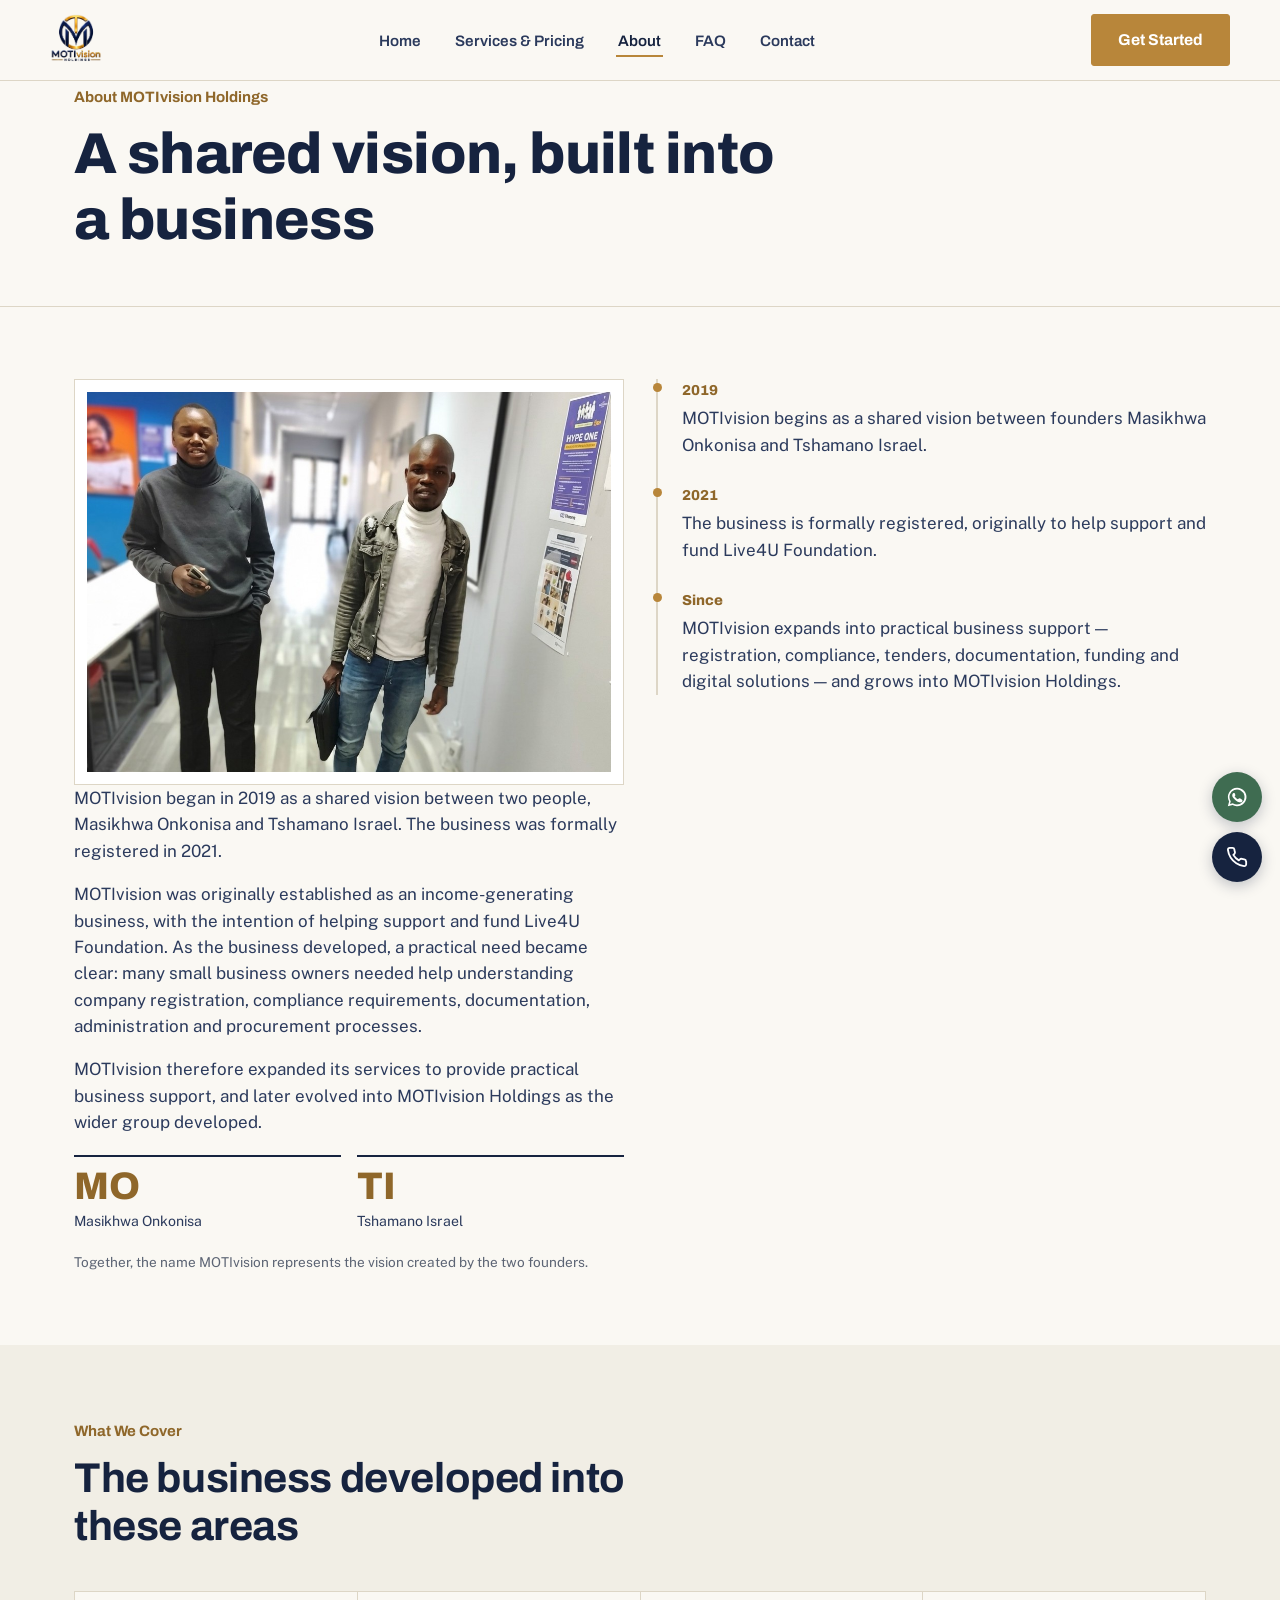
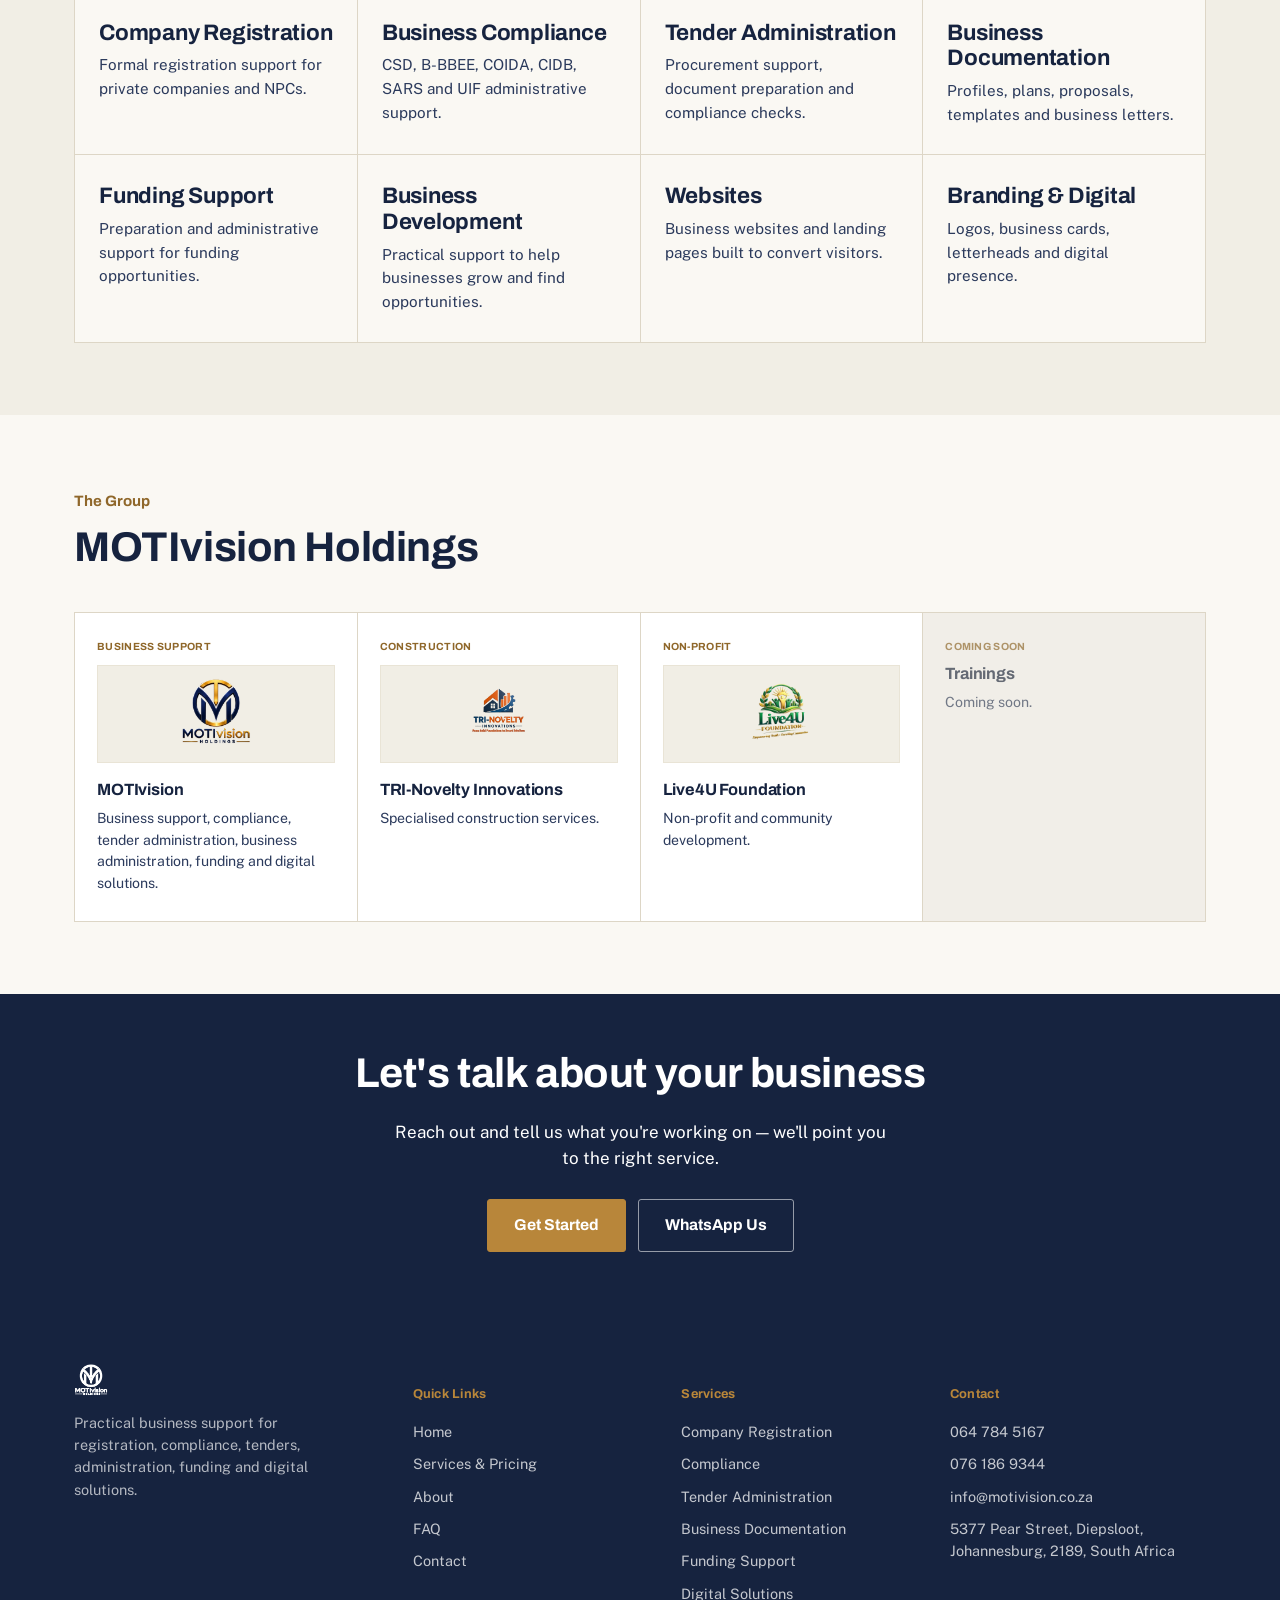
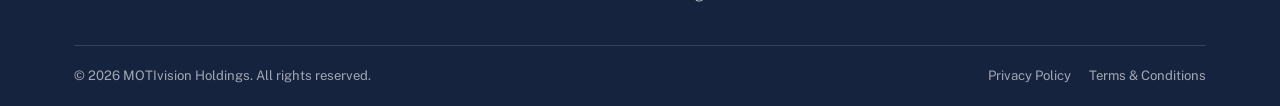
==== about.html @ 1e654379 "Add files via upload" ====
<!DOCTYPE html>
<html lang="en-ZA">
<head>
<meta charset="UTF-8">
<meta name="viewport" content="width=device-width, initial-scale=1.0">
<title>About Us | MOTIvision Holdings</title>
<meta name="description" content="MOTIvision Holdings began in 2019 and was formally registered in 2021. Learn how it grew from an idea shared by two founders into a business support group.">
<link rel="canonical" href="https://www.motivision.co.za/about.html">
<meta property="og:type" content="website">
<meta property="og:title" content="About MOTIvision Holdings">
<meta property="og:description" content="How MOTIvision Holdings started, what MOTI stands for, and the group it has grown into.">
<meta property="og:url" content="https://www.motivision.co.za/about.html">
<meta property="og:locale" content="en_ZA">
<link rel="icon" href="assets/images/favicon.png">
<link rel="stylesheet" href="css/style.css">
</head>
<body>
<a class="skip-link" href="#main">Skip to main content</a>

<header class="site-header">
  <div class="container header-row">
    <a href="index.html" class="brand" aria-label="MOTIvision Holdings home">
      <img src="assets/images/motivision.png" alt="MOTIvision Holdings logo">
    </a>
    <nav class="main-nav" aria-label="Primary">
      <ul>
        <li><a href="index.html">Home</a></li>
        <li><a href="services.html">Services &amp; Pricing</a></li>
        <li><a href="about.html" aria-current="page">About</a></li>
        <li><a href="faq.html">FAQ</a></li>
        <li><a href="contact.html">Contact</a></li>
      </ul>
    </nav>
    <div class="header-actions">
      <a href="contact.html" class="btn btn-gold">Get Started</a>
      <button class="hamburger" aria-label="Open menu" aria-expanded="false" aria-controls="mobile-nav">
        <span></span><span></span><span></span>
      </button>
    </div>
  </div>
  <nav id="mobile-nav" class="mobile-nav" aria-label="Mobile">
    <ul>
      <li><a href="index.html">Home</a></li>
      <li><a href="services.html">Services &amp; Pricing</a></li>
      <li><a href="about.html">About</a></li>
      <li><a href="faq.html">FAQ</a></li>
      <li><a href="contact.html">Contact</a></li>
    </ul>
    <div class="container mobile-cta">
      <a href="contact.html" class="btn btn-gold btn-block">Get Started</a>
      <a href="https://wa.me/27647845167" class="btn btn-outline btn-block">WhatsApp Us</a>
    </div>
  </nav>
</header>

<main id="main">

  <section class="page-hero">
    <div class="container">
      <span class="eyebrow">About MOTIvision Holdings</span>
      <h1>A shared vision, built into a business</h1>
    </div>
  </section>

  <section class="section">
    <div class="container about-hero">
      <div>
        <div class="about-visual">
          <img src="assets/images/about-motivision.jpg" alt="South African business professionals discussing business documentation">
        </div>
        <p>MOTIvision began in 2019 as a shared vision between two people, Masikhwa Onkonisa and Tshamano Israel. The business was formally registered in 2021.</p>
        <p>MOTIvision was originally established as an income-generating business, with the intention of helping support and fund Live4U Foundation. As the business developed, a practical need became clear: many small business owners needed help understanding company registration, compliance requirements, documentation, administration and procurement processes.</p>
        <p>MOTIvision therefore expanded its services to provide practical business support, and later evolved into MOTIvision Holdings as the wider group developed.</p>

        <div class="name-breakdown">
          <div class="name-breakdown-item">
            <span class="letters">MO</span>
            <p>Masikhwa Onkonisa</p>
          </div>
          <div class="name-breakdown-item">
            <span class="letters">TI</span>
            <p>Tshamano Israel</p>
          </div>
        </div>
        <p class="small">Together, the name MOTIvision represents the vision created by the two founders.</p>
      </div>

      <div>
        <div class="timeline">
          <div class="timeline-item">
            <span class="timeline-year">2019</span>
            <p>MOTIvision begins as a shared vision between founders Masikhwa Onkonisa and Tshamano Israel.</p>
          </div>
          <div class="timeline-item">
            <span class="timeline-year">2021</span>
            <p>The business is formally registered, originally to help support and fund Live4U Foundation.</p>
          </div>
          <div class="timeline-item">
            <span class="timeline-year">Since</span>
            <p>MOTIvision expands into practical business support &mdash; registration, compliance, tenders, documentation, funding and digital solutions &mdash; and grows into MOTIvision Holdings.</p>
          </div>
        </div>
      </div>
    </div>
  </section>

  <section class="section section--paper-dim">
    <div class="container">
      <div class="section-head">
        <span class="eyebrow">What We Cover</span>
        <h2>The business developed into these areas</h2>
      </div>
      <div class="value-grid">
        <div class="value-item"><h4>Company Registration</h4><p>Formal registration support for private companies and NPCs.</p></div>
        <div class="value-item"><h4>Business Compliance</h4><p>CSD, B-BBEE, COIDA, CIDB, SARS and UIF administrative support.</p></div>
        <div class="value-item"><h4>Tender Administration</h4><p>Procurement support, document preparation and compliance checks.</p></div>
        <div class="value-item"><h4>Business Documentation</h4><p>Profiles, plans, proposals, templates and business letters.</p></div>
        <div class="value-item"><h4>Funding Support</h4><p>Preparation and administrative support for funding opportunities.</p></div>
        <div class="value-item"><h4>Business Development</h4><p>Practical support to help businesses grow and find opportunities.</p></div>
        <div class="value-item"><h4>Websites</h4><p>Business websites and landing pages built to convert visitors.</p></div>
        <div class="value-item"><h4>Branding &amp; Digital</h4><p>Logos, business cards, letterheads and digital presence.</p></div>
      </div>
    </div>
  </section>

  <section class="section">
    <div class="container">
      <div class="section-head">
        <span class="eyebrow">The Group</span>
        <h2>MOTIvision Holdings</h2>
      </div>
      <div class="group-grid">
        <div class="group-item">
          <span class="group-tag">Business Support</span>
          <div class="group-logo">
            <img src="assets/images/motivision.png" alt="MOTIvision Holdings logo">
          </div>
          <h4>MOTIvision</h4>
          <p>Business support, compliance, tender administration, business administration, funding and digital solutions.</p>
        </div>
        <div class="group-item">
          <span class="group-tag">Construction</span>
          <div class="group-logo">
            <img src="assets/images/trinovelty.png" alt="TRI-Novelty Innovations logo">
          </div>
          <h4>TRI-Novelty Innovations</h4>
          <p>Specialised construction services.</p>
        </div>
        <div class="group-item">
          <span class="group-tag">Non-Profit</span>
          <div class="group-logo">
            <img src="assets/images/live4u.png" alt="Live4U Foundation logo">
          </div>
          <h4>Live4U Foundation</h4>
          <p>Non-profit and community development.</p>
        </div>
        <div class="group-item is-soon">
          <span class="group-tag">Coming Soon</span>
          <h4>Trainings</h4>
          <p>Coming soon.</p>
        </div>
      </div>
    </div>
  </section>

  <section class="section--ink" style="padding: 56px 0;">
    <div class="container text-center">
      <h2 style="max-width:26ch; margin-left:auto; margin-right:auto;">Let's talk about your business</h2>
      <p style="max-width:50ch; margin:0 auto 24px;">Reach out and tell us what you're working on &mdash; we'll point you to the right service.</p>
      <div class="hero-cta" style="justify-content:center;">
        <a href="contact.html" class="btn btn-gold">Get Started</a>
        <a href="https://wa.me/27647845167" class="btn btn-outline-light">WhatsApp Us</a>
      </div>
    </div>
  </section>

</main>

<footer class="site-footer">
  <div class="container">
    <div class="footer-grid">
      <div class="footer-brand">
        <img src="assets/images/motivision.png" alt="MOTIvision Holdings logo">
        <p>Practical business support for registration, compliance, tenders, administration, funding and digital solutions.</p>
      </div>
      <div class="footer-col">
        <h5>Quick Links</h5>
        <ul>
          <li><a href="index.html">Home</a></li>
          <li><a href="services.html">Services &amp; Pricing</a></li>
          <li><a href="about.html">About</a></li>
          <li><a href="faq.html">FAQ</a></li>
          <li><a href="contact.html">Contact</a></li>
        </ul>
      </div>
      <div class="footer-col">
        <h5>Services</h5>
        <ul>
          <li><a href="services.html#registration">Company Registration</a></li>
          <li><a href="services.html#compliance">Compliance</a></li>
          <li><a href="services.html#tenders">Tender Administration</a></li>
          <li><a href="services.html#documentation">Business Documentation</a></li>
          <li><a href="services.html#funding">Funding Support</a></li>
          <li><a href="services.html#digital">Digital Solutions</a></li>
        </ul>
      </div>
      <div class="footer-col">
        <h5>Contact</h5>
        <ul>
          <li><a href="tel:+27647845167">064 784 5167</a></li>
          <li><a href="tel:+27761869344">076 186 9344</a></li>
          <li><a href="mailto:info@motivision.co.za">info@motivision.co.za</a></li>
          <li>5377 Pear Street, Diepsloot,<br>Johannesburg, 2189, South Africa</li>
        </ul>
      </div>
    </div>
    <div class="footer-bottom">
      <span>&copy; 2026 MOTIvision Holdings. All rights reserved.</span>
      <div class="footer-legal">
        <a href="privacy.html">Privacy Policy</a>
        <a href="terms.html">Terms &amp; Conditions</a>
      </div>
    </div>
  </div>
</footer>

<div class="floating-contact">
  <a href="https://wa.me/27647845167" class="floating-btn whatsapp" aria-label="Chat on WhatsApp">
    <svg viewBox="0 0 24 24" fill="currentColor"><path d="M12 2a10 10 0 0 0-8.6 15L2 22l5.2-1.4A10 10 0 1 0 12 2Zm0 18.2a8.1 8.1 0 0 1-4.2-1.2l-.3-.2-3.1.8.8-3-.2-.3A8.2 8.2 0 1 1 12 20.2Zm4.5-6.1c-.2-.1-1.5-.7-1.7-.8-.2-.1-.4-.1-.6.1-.2.2-.7.8-.8.9-.2.2-.3.2-.5.1a6.7 6.7 0 0 1-2-1.2 7.4 7.4 0 0 1-1.4-1.7c-.1-.2 0-.4.1-.5l.4-.4c.1-.1.2-.3.2-.4.1-.2 0-.3 0-.5l-.7-1.8c-.2-.4-.4-.4-.6-.4h-.5a1 1 0 0 0-.7.3 3 3 0 0 0-.9 2.2c0 1.3.9 2.6 1.1 2.8.1.2 2 3 4.8 4.3.7.3 1.2.5 1.6.6.7.2 1.3.2 1.8.1.5-.1 1.5-.6 1.7-1.2.2-.6.2-1.1.2-1.2-.1-.1-.2-.2-.5-.3Z"/></svg>
  </a>
  <a href="tel:+27647845167" class="floating-btn call" aria-label="Call MOTIvision">
    <svg viewBox="0 0 24 24" fill="none" stroke="currentColor" stroke-width="2" stroke-linecap="round" stroke-linejoin="round"><path d="M22 16.9v3a2 2 0 0 1-2.2 2 19.8 19.8 0 0 1-8.6-3.1 19.5 19.5 0 0 1-6-6A19.8 19.8 0 0 1 2.1 4.2 2 2 0 0 1 4.1 2h3a2 2 0 0 1 2 1.7c.1.9.3 1.8.6 2.7a2 2 0 0 1-.5 2.1L8 9.7a16 16 0 0 0 6 6l1.2-1.2a2 2 0 0 1 2.1-.5c.9.3 1.8.5 2.7.6a2 2 0 0 1 1.7 2Z"/></svg>
  </a>
</div>

<script src="js/script.js"></script>
</body>
</html>
---- css/style.css ----
/* =========================================================
   MOTIvision Holdings — Stylesheet
   Design concept: an administrative "filed document" system —
   hairline rules, square corners, a gold registration-stamp
   accent, left-aligned document-style structure. Built for a
   business-support/compliance brand, not a generic SaaS look.
   ========================================================= */

@import url('https://fonts.googleapis.com/css2?family=Archivo:ital,wght@0,500;0,600;0,700;0,800;1,600&family=Public+Sans:ital,wght@0,400;0,500;0,600;0,700;1,400&display=swap');

:root{
  /* Color */
  --ink:        #16233F;
  --ink-soft:   #2B3A5C;
  --paper:      #FAF8F3;
  --paper-dim:  #F1EEE5;
  --gold:       #B8863A;
  --gold-deep:  #8F672A;
  --slate:      #5C6474;
  --line:       #DDD6C6;
  --line-soft:  #E9E4D6;
  --white:      #FFFFFF;
  --green:      #3F6C51;
  --green-bg:   #EDF2EC;

  /* Type */
  --font-head: "Archivo", "Helvetica Neue", Arial, sans-serif;
  --font-body: "Public Sans", "Helvetica Neue", Arial, sans-serif;

  /* Scale */
  --step-1: clamp(0.85rem, 0.82rem + 0.15vw, 0.95rem);
  --step0:  clamp(1rem, 0.96rem + 0.2vw, 1.0625rem);
  --step1:  clamp(1.2rem, 1.1rem + 0.5vw, 1.4rem);
  --step2:  clamp(1.5rem, 1.3rem + 1vw, 1.9rem);
  --step3:  clamp(1.9rem, 1.6rem + 1.6vw, 2.6rem);
  --step4:  clamp(2.4rem, 1.9rem + 2.6vw, 3.6rem);

  --container: 1180px;
  --radius: 3px;
}

*, *::before, *::after{ box-sizing: border-box; }
html{ scroll-behavior: smooth; }
@media (prefers-reduced-motion: reduce){
  html{ scroll-behavior: auto; }
  *, *::before, *::after{ animation-duration: 0.001ms !important; animation-iteration-count: 1 !important; transition-duration: 0.001ms !important; }
}

body{
  margin: 0;
  background: var(--paper);
  color: var(--ink);
  font-family: var(--font-body);
  font-size: var(--step0);
  line-height: 1.55;
  -webkit-font-smoothing: antialiased;
}

img{ max-width: 100%; display: block; height: auto; }
a{ color: inherit; text-decoration: none; }
ul{ margin: 0; padding: 0; list-style: none; }
button{ font-family: inherit; cursor: pointer; }
input, textarea, select{ font-family: inherit; font-size: 1rem; }

h1, h2, h3, h4{
  font-family: var(--font-head);
  font-weight: 700;
  line-height: 1.15;
  margin: 0 0 0.5em;
  color: var(--ink);
  letter-spacing: -0.01em;
}
h1{ font-size: var(--step4); font-weight: 800; }
h2{ font-size: var(--step3); }
h3{ font-size: var(--step2); }
h4{ font-size: var(--step1); }
p{ margin: 0 0 1em; color: var(--ink-soft); }
p:last-child{ margin-bottom: 0; }

:focus-visible{
  outline: 2.5px solid var(--gold-deep);
  outline-offset: 2px;
}

.container{
  width: 100%;
  max-width: var(--container);
  margin: 0 auto;
  padding: 0 24px;
}

.section{ padding: 72px 0; }
.section--tight{ padding: 48px 0; }
.section--paper-dim{ background: var(--paper-dim); }
.section--ink{ background: var(--ink); color: var(--white); }
.section--ink h2, .section--ink h3, .section--ink p{ color: var(--white); }
.section--ink .eyebrow{ color: var(--gold); }

.eyebrow{
  display: inline-block;
  font-family: var(--font-head);
  font-weight: 700;
  font-size: var(--step-1);
  color: var(--gold-deep);
  margin-bottom: 0.75em;
}

.section-head{
  max-width: 640px;
  margin-bottom: 40px;
}
.section-head--center{ margin-left: auto; margin-right: auto; text-align: center; }

/* -------------------- Buttons -------------------- */
.btn{
  display: inline-flex;
  align-items: center;
  justify-content: center;
  gap: 8px;
  padding: 13px 26px;
  font-family: var(--font-head);
  font-weight: 700;
  font-size: 0.98rem;
  border: 1.5px solid transparent;
  border-radius: var(--radius);
  cursor: pointer;
  transition: background-color 0.15s ease, color 0.15s ease, border-color 0.15s ease, transform 0.1s ease;
  white-space: nowrap;
}
.btn:active{ transform: translateY(1px); }
.btn-primary{ background: var(--ink); color: var(--white); border-color: var(--ink); }
.btn-primary:hover{ background: var(--ink-soft); border-color: var(--ink-soft); }
.btn-gold{ background: var(--gold); color: var(--white); border-color: var(--gold); }
.btn-gold:hover{ background: var(--gold-deep); border-color: var(--gold-deep); }
.btn-outline{ background: transparent; color: var(--ink); border-color: var(--ink); }
.btn-outline:hover{ background: var(--ink); color: var(--white); }
.btn-outline-light{ background: transparent; color: var(--white); border-color: rgba(255,255,255,0.55); }
.btn-outline-light:hover{ background: var(--white); color: var(--ink); border-color: var(--white); }
.btn-sm{ padding: 9px 18px; font-size: 0.88rem; }
.btn-block{ width: 100%; }

/* -------------------- Header -------------------- */
.site-header{
  position: sticky;
  top: 0;
  z-index: 100;
  background: rgba(250, 248, 243, 0.92);
  backdrop-filter: saturate(140%) blur(8px);
  border-bottom: 1px solid var(--line);
}
.header-row{
  display: flex;
  align-items: center;
  justify-content: space-between;
  gap: 20px;
  padding: 14px 0;
}
.brand{
  display: flex;
  align-items: center;
  gap: 10px;
  min-width: 0;
}
.brand img,
.footer-brand img,
.group-logo img,
.hero-visual img,
.about-visual img,
.contact-photo img,
.service-visual img{
  object-fit: contain;
}
.brand img{
  height: 52px;
  max-width: 180px;
  width: auto;
  object-fit: contain;
}
.brand-fallback{
  font-family: var(--font-head);
  font-weight: 800;
  font-size: 1.15rem;
  color: var(--ink);
  letter-spacing: -0.02em;
}
.brand-fallback span{ color: var(--gold-deep); }

.main-nav{ display: none; }
.main-nav ul{ display: flex; align-items: center; gap: 30px; }
.main-nav a{
  font-family: var(--font-head);
  font-weight: 600;
  font-size: 0.95rem;
  color: var(--ink-soft);
  padding: 6px 2px;
  border-bottom: 2px solid transparent;
  transition: border-color 0.15s ease, color 0.15s ease;
}
.main-nav a:hover, .main-nav a[aria-current="page"]{
  color: var(--ink);
  border-bottom-color: var(--gold);
}

.header-actions{ display: flex; align-items: center; gap: 10px; }
.header-actions .btn{ display: none; }

.hamburger{
  display: inline-flex;
  flex-direction: column;
  justify-content: center;
  align-items: center;
  gap: 5px;
  width: 42px;
  height: 42px;
  border: 1.5px solid var(--line);
  background: var(--white);
  border-radius: var(--radius);
}
.hamburger span{
  display: block;
  width: 20px;
  height: 2px;
  background: var(--ink);
  transition: transform 0.2s ease, opacity 0.2s ease;
}
.hamburger[aria-expanded="true"] span:nth-child(1){ transform: translateY(7px) rotate(45deg); }
.hamburger[aria-expanded="true"] span:nth-child(2){ opacity: 0; }
.hamburger[aria-expanded="true"] span:nth-child(3){ transform: translateY(-7px) rotate(-45deg); }

.mobile-nav{
  display: none;
  background: var(--paper);
  border-bottom: 1px solid var(--line);
}
.mobile-nav.is-open{ display: block; }
.mobile-nav ul{ padding: 8px 24px 20px; }
.mobile-nav a{
  display: block;
  padding: 13px 0;
  border-bottom: 1px solid var(--line-soft);
  font-family: var(--font-head);
  font-weight: 600;
  font-size: 1.02rem;
  color: var(--ink);
}
.mobile-nav .mobile-cta{ padding-top: 16px; display: flex; flex-direction: column; gap: 10px; }

@media (min-width: 900px){
  .main-nav{ display: block; }
  .header-actions .btn{ display: inline-flex; }
  .hamburger{ display: none; }
  .mobile-nav{ display: none !important; }
}

/* -------------------- Hero -------------------- */
.hero{
  padding: 0 0 42px;
  border-bottom: 1px solid var(--line);
}
.hero-grid{
  display: grid;
  gap: 20px;
  align-items: start;
}
.hero-side{
  display: grid;
  gap: 10px;
  align-items: start;
}
.hero-copy{ padding-top: 0; }
.hero-copy .eyebrow{ display: flex; align-items: center; gap: 10px; margin-top: 0; }
.hero-copy .eyebrow::before{
  content: "";
  width: 26px;
  height: 1.5px;
  background: var(--gold-deep);
  display: inline-block;
}
.hero h1{ max-width: 15ch; }
.hero-lede{
  font-size: 1.1rem;
  max-width: 46ch;
  color: var(--ink-soft);
}
.hero-cta{ display: flex; flex-wrap: wrap; gap: 12px; margin-top: 28px; }

.hero-visual{
  position: relative;
  display: grid;
  gap: 18px;
}
.hero-visual img{
  display: block;
  width: 100%;
  height: 260px;
  object-fit: cover;
  object-position: center;
  border: 1.5px solid var(--line);
  background: var(--paper-dim);
}
@media (max-width: 640px){
  .hero{ padding-bottom: 26px; }
  .hero-visual img{ height: 200px; object-position: center 20%; }
  .hero-grid{ gap: 14px; }
  .hero-copy h1{ margin-bottom: 8px; }
  .hero-lede{ margin-bottom: 16px; }
}
@media (min-width: 860px){
  .hero-grid{ grid-template-columns: 1.15fr 0.85fr; }
}
.hero-panel{
  border: 1.5px solid var(--line);
  background: var(--white);
  padding: 28px;
  position: relative;
}
.hero-panel::before{
  content: "";
  position: absolute;
  top: 14px; right: 14px;
  width: 44px; height: 44px;
  border: 1.5px solid var(--gold);
  border-radius: 50%;
  opacity: 0.35;
}
.hero-panel-label{
  font-family: var(--font-head);
  font-weight: 700;
  font-size: var(--step-1);
  color: var(--gold-deep);
  margin-bottom: 14px;
}
.hero-panel-list{ display: flex; flex-direction: column; gap: 14px; }
.hero-panel-item{
  display: flex;
  gap: 12px;
  padding-bottom: 14px;
  border-bottom: 1px solid var(--line-soft);
}
.hero-panel-item:last-child{ border-bottom: none; padding-bottom: 0; }
.hero-panel-item .dot{
  flex-shrink: 0;
  width: 8px; height: 8px;
  margin-top: 7px;
  background: var(--gold);
  border-radius: 50%;
}
.hero-panel-item strong{ font-family: var(--font-head); font-size: 0.98rem; display: block; }
.hero-panel-item span{ font-size: 0.9rem; color: var(--slate); }

/* -------------------- Value / trust grid -------------------- */
.value-grid{
  display: grid;
  gap: 1px;
  background: var(--line);
  border: 1px solid var(--line);
}
.value-item{
  background: var(--paper);
  padding: 28px 24px;
}
.value-item h4{ margin-bottom: 8px; }
.value-item p{ font-size: 0.95rem; }
@media (min-width: 640px){ .value-grid{ grid-template-columns: repeat(2, 1fr); } }
@media (min-width: 980px){ .value-grid{ grid-template-columns: repeat(4, 1fr); } }

/* -------------------- Service category cards -------------------- */
.service-grid{
  display: grid;
  gap: 20px;
}
@media (min-width: 640px){ .service-grid{ grid-template-columns: repeat(2, 1fr); } }
@media (min-width: 1024px){ .service-grid{ grid-template-columns: repeat(3, 1fr); } }

.service-card{
  border: 1.5px solid var(--line);
  background: var(--white);
  padding: 26px 24px;
  border-left: 3px solid var(--gold);
  display: flex;
  flex-direction: column;
  gap: 14px;
}
.service-card .icon{
  width: 40px; height: 40px;
  color: var(--gold-deep);
}
.service-card h4{ margin-bottom: 0; }
.service-card p{ font-size: 0.94rem; flex-grow: 1; }
.service-card .btn{ align-self: flex-start; }

/* -------------------- Pricing -------------------- */
.price-tag{
  display: inline-flex;
  align-items: baseline;
  gap: 6px;
  font-family: var(--font-head);
  font-weight: 800;
  font-size: 1.35rem;
  color: var(--ink);
}
.price-tag small{
  font-family: var(--font-body);
  font-weight: 600;
  font-size: 0.7rem;
  color: var(--slate);
}
.price-badge{
  display: inline-block;
  font-family: var(--font-head);
  font-weight: 700;
  font-size: 0.68rem;
  letter-spacing: 0.02em;
  padding: 3px 9px;
  border-radius: 999px;
  margin-bottom: 10px;
}
.price-badge--fixed{ background: var(--green-bg); color: var(--green); }
.price-badge--from{ background: #FBF1DE; color: var(--gold-deep); }
.price-badge--quote{ background: var(--paper-dim); color: var(--slate); border: 1px solid var(--line); }

.package-grid{
  display: grid;
  gap: 20px;
}
@media (min-width: 720px){ .package-grid{ grid-template-columns: repeat(3, 1fr); } }

.package-card{
  background: var(--white);
  border: 1.5px solid var(--line);
  padding: 28px 24px;
  display: flex;
  flex-direction: column;
  gap: 14px;
}
.package-card.is-popular{ border-color: var(--gold); box-shadow: 0 0 0 1px var(--gold); }
.package-card .popular-flag{
  font-family: var(--font-head);
  font-weight: 700;
  font-size: 0.68rem;
  color: var(--gold-deep);
}
.package-card h4{ margin-bottom: 2px; }
.package-card p{ font-size: 0.93rem; flex-grow: 1; }

.pricing-note{
  border-top: 1px solid var(--line);
  border-bottom: 1px solid var(--line);
  padding: 16px 0;
  font-size: 0.88rem;
  color: var(--slate);
  margin: 40px 0 0;
}

/* Pricing table rows (services & pricing page) */
.price-category{ margin-bottom: 56px; }
.price-category:last-child{ margin-bottom: 0; }
.price-category-head{
  display: flex;
  align-items: baseline;
  justify-content: space-between;
  gap: 16px;
  border-bottom: 2px solid var(--ink);
  padding-bottom: 10px;
  margin-bottom: 4px;
}
.price-category-head h3{ margin-bottom: 0; }

.price-row{
  display: grid;
  gap: 6px 24px;
  padding: 20px 0;
  border-bottom: 1px solid var(--line-soft);
  align-items: start;
}
@media (min-width: 720px){
  .price-row{
    grid-template-columns: 1fr auto auto;
    align-items: center;
  }
}
.price-row-name{ font-family: var(--font-head); font-weight: 700; font-size: 1.02rem; }
.price-row-desc{ font-size: 0.92rem; color: var(--slate); grid-column: 1 / -1; }
@media (min-width: 720px){ .price-row-desc{ grid-column: 1 / 2; } }
.price-row-price{ text-align: left; }
@media (min-width: 720px){ .price-row-price{ text-align: right; } }
.price-row-cta{ justify-self: start; }
@media (min-width: 720px){ .price-row-cta{ justify-self: end; } }

.disclaimer-box{
  background: var(--paper-dim);
  border-left: 3px solid var(--gold);
  padding: 16px 20px;
  font-size: 0.9rem;
  color: var(--ink-soft);
  margin-top: 20px;
}

.service-visual{
  margin-bottom: 18px;
  border: 1.5px solid var(--line);
  background: var(--white);
  padding: 12px;
}
.service-visual img{
  width: 100%;
  height: 220px;
  object-fit: cover;
  object-position: center;
}

.about-showcase{
  display: grid;
  gap: 30px;
  align-items: center;
}
@media (min-width: 860px){ .about-showcase{ grid-template-columns: 1fr 1fr; } }
.about-visual{
  border: 1.5px solid var(--line);
  background: var(--white);
  padding: 12px;
}
.about-visual img{
  width: 100%;
  height: 380px;
  object-fit: cover;
}
.feature-photo-row{
  display: grid;
  gap: 18px;
  margin-top: 28px;
}
@media (min-width: 720px){ .feature-photo-row{ grid-template-columns: repeat(3, 1fr); } }
.feature-photo-item{
  border: 1.5px solid var(--line);
  background: var(--white);
  padding: 12px;
}
.feature-photo-item img{
  width: 100%;
  height: 180px;
  object-fit: cover;
  object-position: center;
}

/* -------------------- How it works -------------------- */
.steps-grid{
  display: grid;
  gap: 28px;
  counter-reset: step;
}
@media (min-width: 760px){ .steps-grid{ grid-template-columns: repeat(4, 1fr); } }
.step{
  border-top: 3px solid var(--gold);
  padding-top: 16px;
}
.step-num{
  font-family: var(--font-head);
  font-weight: 800;
  font-size: 0.85rem;
  color: var(--gold-deep);
  display: block;
  margin-bottom: 10px;
}
.step h4{ margin-bottom: 8px; }
.step p{ font-size: 0.92rem; }

/* -------------------- FAQ accordion -------------------- */
.faq-list{ border-top: 1px solid var(--line); }
.faq-item{ border-bottom: 1px solid var(--line); }
.faq-question{
  width: 100%;
  display: flex;
  align-items: center;
  justify-content: space-between;
  gap: 16px;
  background: none;
  border: none;
  text-align: left;
  padding: 20px 4px;
  font-family: var(--font-head);
  font-weight: 700;
  font-size: 1.02rem;
  color: var(--ink);
}
.faq-question .plus{
  flex-shrink: 0;
  width: 22px; height: 22px;
  position: relative;
}
.faq-question .plus::before, .faq-question .plus::after{
  content: "";
  position: absolute;
  background: var(--gold-deep);
  top: 50%; left: 50%;
  transform: translate(-50%,-50%);
}
.faq-question .plus::before{ width: 14px; height: 2px; }
.faq-question .plus::after{ width: 2px; height: 14px; transition: transform 0.2s ease; }
.faq-item.is-open .faq-question .plus::after{ transform: translate(-50%,-50%) rotate(90deg) scaleY(0); }
.faq-answer{
  max-height: 0;
  overflow: hidden;
  transition: max-height 0.25s ease;
}
.faq-answer-inner{ padding: 0 4px 20px; max-width: 68ch; }
.faq-answer-inner p{ font-size: 0.95rem; }

/* -------------------- Insights / resources -------------------- */
.insight-grid{
  display: grid;
  gap: 20px;
}
@media (min-width: 640px){ .insight-grid{ grid-template-columns: repeat(2, 1fr); } }
@media (min-width: 1024px){ .insight-grid{ grid-template-columns: repeat(3, 1fr); } }
.insight-card{
  border: 1.5px solid var(--line);
  background: var(--white);
  padding: 22px;
}
.insight-card h4{ font-size: 1.02rem; margin-bottom: 8px; }
.insight-card p{ font-size: 0.9rem; }

/* -------------------- About / group -------------------- */
.about-hero{
  display: grid;
  gap: 32px;
}
@media (min-width: 860px){ .about-hero{ grid-template-columns: 1fr 1fr; } }

.name-breakdown{
  display: flex;
  gap: 16px;
  margin: 20px 0;
}
.name-breakdown .letters{
  font-family: var(--font-head);
  font-weight: 800;
  font-size: 2.4rem;
  color: var(--gold-deep);
  line-height: 1;
}
.name-breakdown-item{ flex: 1; border-top: 2px solid var(--ink); padding-top: 10px; }
.name-breakdown-item p{ font-size: 0.88rem; margin: 4px 0 0; }

.group-grid{
  display: grid;
  gap: 1px;
  background: var(--line);
  border: 1px solid var(--line);
}
@media (min-width: 760px){ .group-grid{ grid-template-columns: repeat(4, 1fr); } }
.group-item{ background: var(--white); padding: 26px 22px; }
.group-item h4{ font-size: 1.02rem; margin-bottom: 8px; }
.group-item p{ font-size: 0.88rem; }
.group-item.is-soon{ opacity: 0.6; }
.group-logo{
  width: 100%;
  min-height: 96px;
  display: flex;
  align-items: center;
  justify-content: center;
  margin-bottom: 18px;
  padding: 12px;
  background: var(--paper-dim);
  border: 1px solid var(--line-soft);
}
.group-logo img{
  max-height: 72px;
  width: auto;
  max-width: 100%;
  object-fit: contain;
}
.group-tag{
  font-family: var(--font-head);
  font-weight: 700;
  font-size: 0.65rem;
  letter-spacing: 0.03em;
  color: var(--gold-deep);
  text-transform: uppercase;
  display: block;
  margin-bottom: 10px;
}

/* -------------------- Timeline (about) -------------------- */
.timeline{ border-left: 2px solid var(--line); padding-left: 24px; display: flex; flex-direction: column; gap: 26px; }
.timeline-item{ position: relative; }
.timeline-item::before{
  content: "";
  position: absolute;
  left: -29px; top: 4px;
  width: 9px; height: 9px;
  background: var(--gold);
  border-radius: 50%;
}
.timeline-year{ font-family: var(--font-head); font-weight: 800; color: var(--gold-deep); font-size: 0.9rem; display: block; margin-bottom: 4px; }

/* -------------------- Contact -------------------- */
.contact-grid{
  display: grid;
  gap: 40px;
}
@media (min-width: 900px){ .contact-grid{ grid-template-columns: 0.85fr 1.15fr; } }

.contact-card{
  border: 1.5px solid var(--line);
  background: var(--white);
  padding: 28px;
}
.contact-card + .contact-card{ margin-top: 20px; }
.contact-card h4{ margin-bottom: 14px; }
.contact-photo{
  border: 1.5px solid var(--line);
  background: var(--white);
  padding: 14px;
  margin-bottom: 24px;
}
.contact-photo img{
  width: 100%;
  height: 240px;
  object-fit: cover;
  object-position: center;
}
.contact-line{
  display: flex;
  align-items: flex-start;
  gap: 12px;
  padding: 10px 0;
  border-bottom: 1px solid var(--line-soft);
  font-size: 0.95rem;
}
.contact-line:last-child{ border-bottom: none; }
.contact-actions{ display: flex; flex-wrap: wrap; gap: 10px; margin-top: 18px; }

.form-card{
  border: 1.5px solid var(--line);
  background: var(--white);
  padding: 32px;
}
.form-row{ display: grid; gap: 20px; margin-bottom: 20px; }
@media (min-width: 560px){ .form-row.two-col{ grid-template-columns: 1fr 1fr; } }
.field label{
  display: block;
  font-family: var(--font-head);
  font-weight: 600;
  font-size: 0.85rem;
  margin-bottom: 6px;
  color: var(--ink);
}
.field input, .field select, .field textarea{
  width: 100%;
  border: 1.5px solid var(--line);
  background: var(--paper);
  padding: 11px 13px;
  border-radius: var(--radius);
  color: var(--ink);
}
.field input:focus, .field select:focus, .field textarea:focus{
  outline: none;
  border-color: var(--gold-deep);
  background: var(--white);
}
.field textarea{ min-height: 130px; resize: vertical; }
.field-error{
  display: none;
  color: #A3402F;
  font-size: 0.8rem;
  margin-top: 5px;
}
.field.has-error input, .field.has-error select, .field.has-error textarea{ border-color: #A3402F; }
.field.has-error .field-error{ display: block; }

.form-note{
  font-size: 0.85rem;
  color: var(--slate);
  margin-top: 4px;
}
.form-status{
  display: none;
  margin-top: 18px;
  padding: 14px 16px;
  background: var(--green-bg);
  border-left: 3px solid var(--green);
  font-size: 0.9rem;
}
.form-status.is-visible{ display: block; }

.map-note{
  margin-top: 20px;
  font-size: 0.88rem;
  color: var(--slate);
}

/* -------------------- Footer -------------------- */
.site-footer{ background: var(--ink); color: var(--white); padding: 56px 0 0; }
.footer-grid{
  display: grid;
  gap: 36px;
  padding-bottom: 40px;
  border-bottom: 1px solid rgba(255,255,255,0.14);
}
@media (min-width: 760px){ .footer-grid{ grid-template-columns: 1.3fr 1fr 1fr 1.1fr; } }
.footer-brand img{ height: 34px; margin-bottom: 14px; filter: brightness(0) invert(1); }
.footer-brand .brand-fallback{ color: var(--white); margin-bottom: 14px; display: inline-block; }
.footer-brand p{ color: rgba(255,255,255,0.68); font-size: 0.9rem; max-width: 32ch; }
.footer-col h5{
  font-family: var(--font-head);
  font-size: 0.8rem;
  letter-spacing: 0.02em;
  color: var(--gold);
  margin-bottom: 16px;
}
.footer-col ul{ display: flex; flex-direction: column; gap: 10px; }
.footer-col a, .footer-col li{ color: rgba(255,255,255,0.75); font-size: 0.9rem; }
.footer-col a:hover{ color: var(--white); }
.footer-bottom{
  display: flex;
  flex-wrap: wrap;
  gap: 12px 24px;
  align-items: center;
  justify-content: space-between;
  padding: 20px 0;
  font-size: 0.82rem;
  color: rgba(255,255,255,0.6);
}
.footer-legal{ display: flex; gap: 18px; }
.footer-legal a:hover{ color: var(--white); }

/* -------------------- Floating contact -------------------- */
.floating-contact{
  position: fixed;
  right: 18px;
  bottom: 18px;
  z-index: 90;
  display: flex;
  flex-direction: column;
  gap: 10px;
}
.floating-btn{
  width: 50px; height: 50px;
  border-radius: 50%;
  display: flex;
  align-items: center;
  justify-content: center;
  box-shadow: 0 4px 14px rgba(22,35,63,0.25);
  border: none;
}
.floating-btn.whatsapp{ background: #3F6C51; color: var(--white); }
.floating-btn.call{ background: var(--ink); color: var(--white); }
.floating-btn svg{ width: 22px; height: 22px; }

/* -------------------- Utility -------------------- */
.text-center{ text-align: center; }
.mt-0{ margin-top: 0; }
.small{ font-size: 0.85rem; color: var(--slate); }
.divider{ border: none; border-top: 1px solid var(--line); margin: 48px 0; }
.skip-link{
  position: absolute;
  left: -999px;
  top: auto;
  background: var(--ink);
  color: var(--white);
  padding: 10px 16px;
  z-index: 200;
}
.skip-link:focus{ left: 16px; top: 16px; }

.page-hero{
  padding: 2px 0 24px;
  border-bottom: 1px solid var(--line);
}
.page-hero h1{ max-width: 20ch; margin-top: 0; }
@media (max-width: 640px){
  .page-hero{ padding-top: 0; }
}
.page-hero p{ max-width: 60ch; font-size: 1.05rem; }

.legal-content h2{ font-size: var(--step2); margin-top: 40px; }
.legal-content p, .legal-content li{ color: var(--ink-soft); font-size: 0.96rem; }
.legal-content ul{ list-style: disc; padding-left: 22px; margin-bottom: 1em; }
.legal-content ul li{ margin-bottom: 6px; }
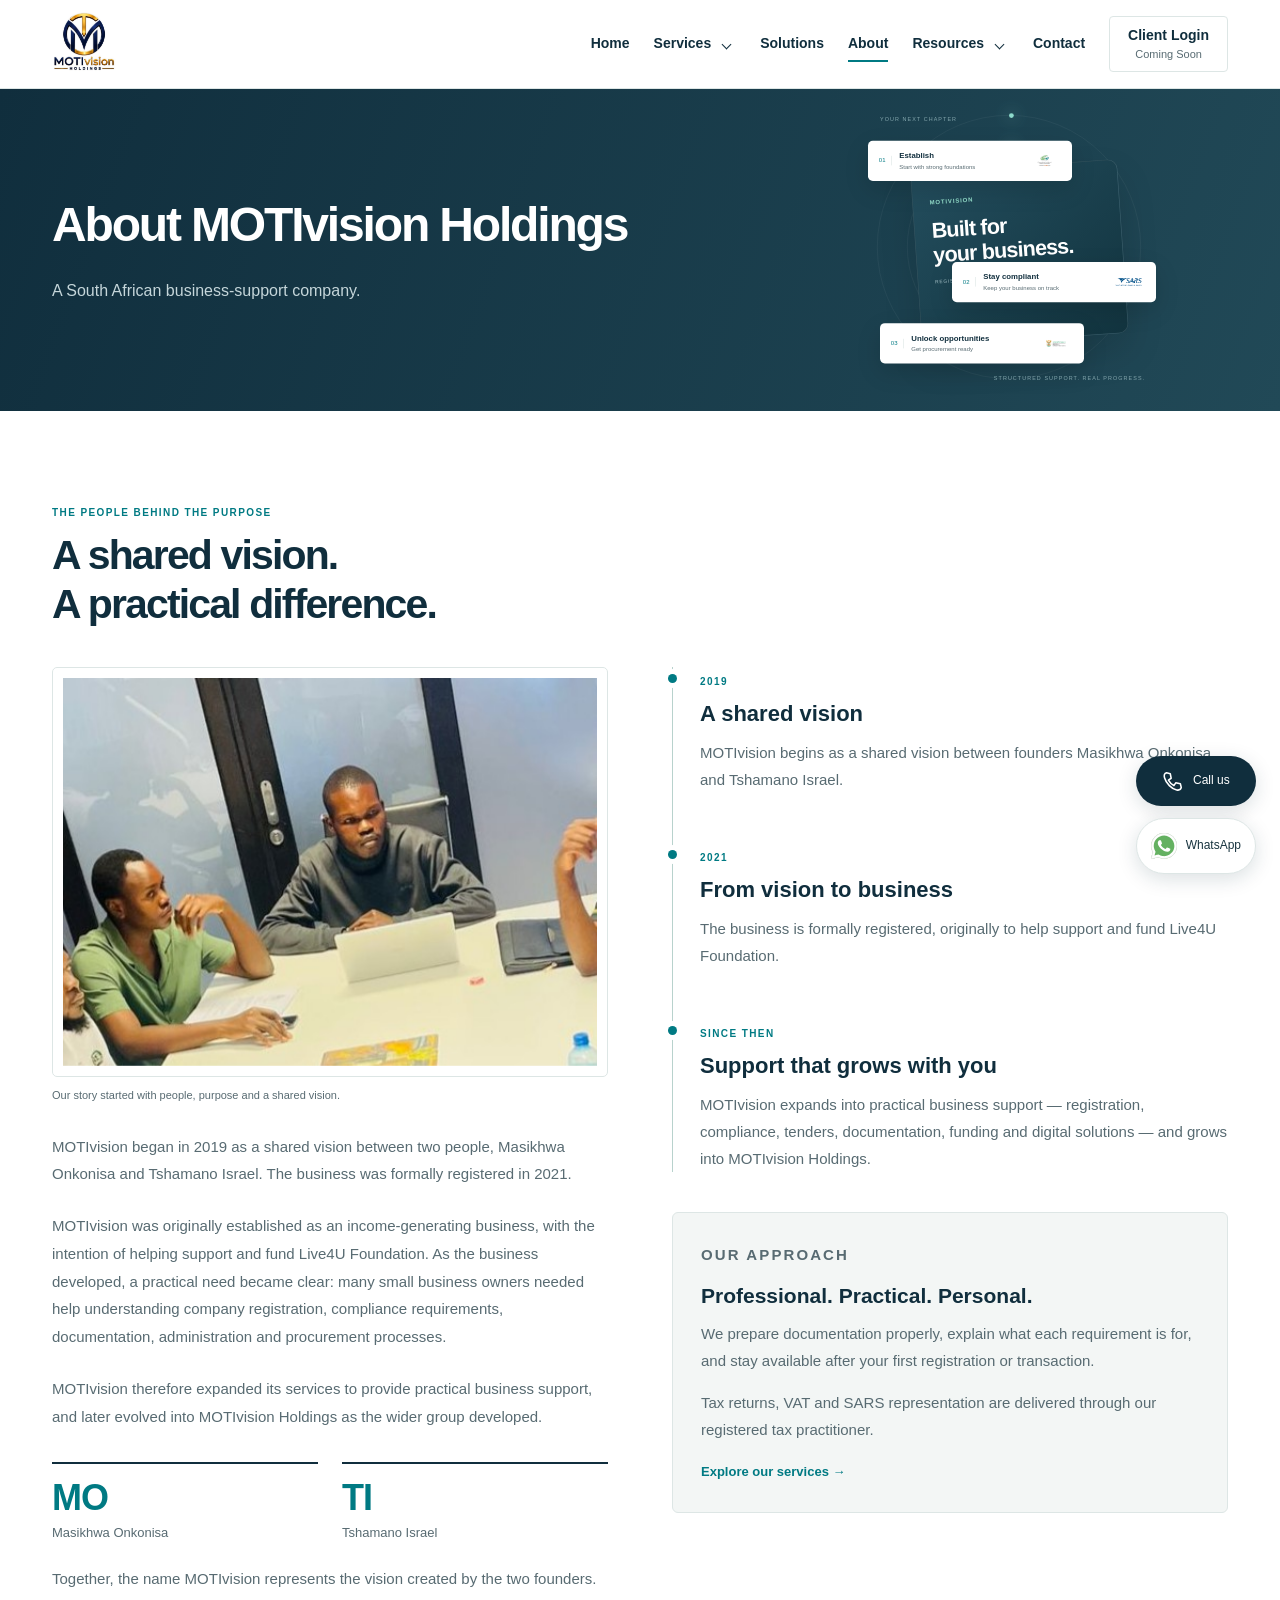
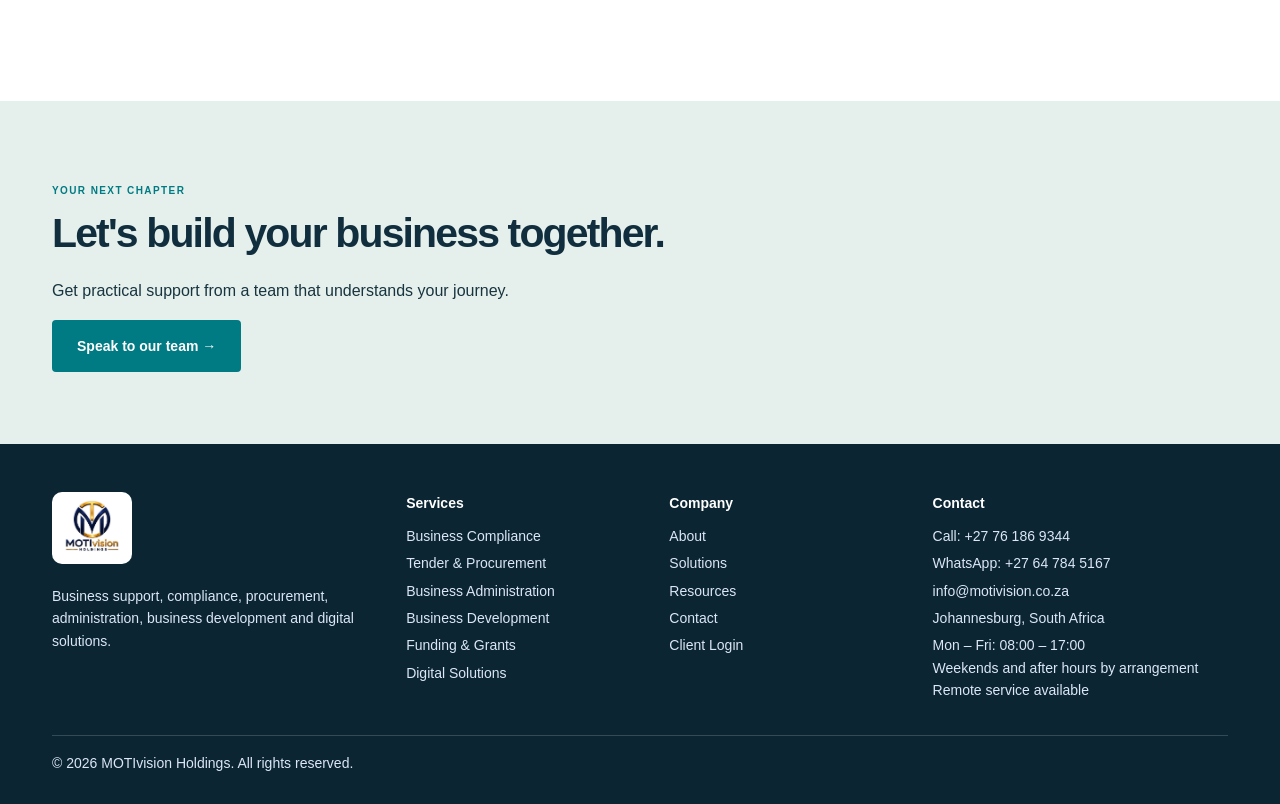
==== commit 94598a91: "Add files via upload" ====
--- a/about.html
+++ b/about.html
@@ -1,238 +1,4 @@
-<!DOCTYPE html>
-<html lang="en-ZA">
-<head>
-<meta charset="UTF-8">
-<meta name="viewport" content="width=device-width, initial-scale=1.0">
-<title>About Us | MOTIvision Holdings</title>
-<meta name="description" content="MOTIvision Holdings began in 2019 and was formally registered in 2021. Learn how it grew from an idea shared by two founders into a business support group.">
-<link rel="canonical" href="https://www.motivision.co.za/about.html">
-<meta property="og:type" content="website">
-<meta property="og:title" content="About MOTIvision Holdings">
-<meta property="og:description" content="How MOTIvision Holdings started, what MOTI stands for, and the group it has grown into.">
-<meta property="og:url" content="https://www.motivision.co.za/about.html">
-<meta property="og:locale" content="en_ZA">
-<link rel="icon" href="assets/images/favicon.png">
-<link rel="stylesheet" href="css/style.css">
-</head>
-<body>
-<a class="skip-link" href="#main">Skip to main content</a>
-
-<header class="site-header">
-  <div class="container header-row">
-    <a href="index.html" class="brand" aria-label="MOTIvision Holdings home">
-      <img src="assets/images/motivision.png" alt="MOTIvision Holdings logo">
-    </a>
-    <nav class="main-nav" aria-label="Primary">
-      <ul>
-        <li><a href="index.html">Home</a></li>
-        <li><a href="services.html">Services &amp; Pricing</a></li>
-        <li><a href="about.html" aria-current="page">About</a></li>
-        <li><a href="faq.html">FAQ</a></li>
-        <li><a href="contact.html">Contact</a></li>
-      </ul>
-    </nav>
-    <div class="header-actions">
-      <a href="contact.html" class="btn btn-gold">Get Started</a>
-      <button class="hamburger" aria-label="Open menu" aria-expanded="false" aria-controls="mobile-nav">
-        <span></span><span></span><span></span>
-      </button>
-    </div>
-  </div>
-  <nav id="mobile-nav" class="mobile-nav" aria-label="Mobile">
-    <ul>
-      <li><a href="index.html">Home</a></li>
-      <li><a href="services.html">Services &amp; Pricing</a></li>
-      <li><a href="about.html">About</a></li>
-      <li><a href="faq.html">FAQ</a></li>
-      <li><a href="contact.html">Contact</a></li>
-    </ul>
-    <div class="container mobile-cta">
-      <a href="contact.html" class="btn btn-gold btn-block">Get Started</a>
-      <a href="https://wa.me/27647845167" class="btn btn-outline btn-block">WhatsApp Us</a>
-    </div>
-  </nav>
-</header>
-
-<main id="main">
-
-  <section class="page-hero">
-    <div class="container">
-      <span class="eyebrow">About MOTIvision Holdings</span>
-      <h1>A shared vision, built into a business</h1>
-    </div>
-  </section>
-
-  <section class="section">
-    <div class="container about-hero">
-      <div>
-        <div class="about-visual">
-          <img src="assets/images/about-motivision.jpg" alt="South African business professionals discussing business documentation">
-        </div>
-        <p>MOTIvision began in 2019 as a shared vision between two people, Masikhwa Onkonisa and Tshamano Israel. The business was formally registered in 2021.</p>
-        <p>MOTIvision was originally established as an income-generating business, with the intention of helping support and fund Live4U Foundation. As the business developed, a practical need became clear: many small business owners needed help understanding company registration, compliance requirements, documentation, administration and procurement processes.</p>
-        <p>MOTIvision therefore expanded its services to provide practical business support, and later evolved into MOTIvision Holdings as the wider group developed.</p>
-
-        <div class="name-breakdown">
-          <div class="name-breakdown-item">
-            <span class="letters">MO</span>
-            <p>Masikhwa Onkonisa</p>
-          </div>
-          <div class="name-breakdown-item">
-            <span class="letters">TI</span>
-            <p>Tshamano Israel</p>
-          </div>
-        </div>
-        <p class="small">Together, the name MOTIvision represents the vision created by the two founders.</p>
-      </div>
-
-      <div>
-        <div class="timeline">
-          <div class="timeline-item">
-            <span class="timeline-year">2019</span>
-            <p>MOTIvision begins as a shared vision between founders Masikhwa Onkonisa and Tshamano Israel.</p>
-          </div>
-          <div class="timeline-item">
-            <span class="timeline-year">2021</span>
-            <p>The business is formally registered, originally to help support and fund Live4U Foundation.</p>
-          </div>
-          <div class="timeline-item">
-            <span class="timeline-year">Since</span>
-            <p>MOTIvision expands into practical business support &mdash; registration, compliance, tenders, documentation, funding and digital solutions &mdash; and grows into MOTIvision Holdings.</p>
-          </div>
-        </div>
-      </div>
-    </div>
-  </section>
-
-  <section class="section section--paper-dim">
-    <div class="container">
-      <div class="section-head">
-        <span class="eyebrow">What We Cover</span>
-        <h2>The business developed into these areas</h2>
-      </div>
-      <div class="value-grid">
-        <div class="value-item"><h4>Company Registration</h4><p>Formal registration support for private companies and NPCs.</p></div>
-        <div class="value-item"><h4>Business Compliance</h4><p>CSD, B-BBEE, COIDA, CIDB, SARS and UIF administrative support.</p></div>
-        <div class="value-item"><h4>Tender Administration</h4><p>Procurement support, document preparation and compliance checks.</p></div>
-        <div class="value-item"><h4>Business Documentation</h4><p>Profiles, plans, proposals, templates and business letters.</p></div>
-        <div class="value-item"><h4>Funding Support</h4><p>Preparation and administrative support for funding opportunities.</p></div>
-        <div class="value-item"><h4>Business Development</h4><p>Practical support to help businesses grow and find opportunities.</p></div>
-        <div class="value-item"><h4>Websites</h4><p>Business websites and landing pages built to convert visitors.</p></div>
-        <div class="value-item"><h4>Branding &amp; Digital</h4><p>Logos, business cards, letterheads and digital presence.</p></div>
-      </div>
-    </div>
-  </section>
-
-  <section class="section">
-    <div class="container">
-      <div class="section-head">
-        <span class="eyebrow">The Group</span>
-        <h2>MOTIvision Holdings</h2>
-      </div>
-      <div class="group-grid">
-        <div class="group-item">
-          <span class="group-tag">Business Support</span>
-          <div class="group-logo">
-            <img src="assets/images/motivision.png" alt="MOTIvision Holdings logo">
-          </div>
-          <h4>MOTIvision</h4>
-          <p>Business support, compliance, tender administration, business administration, funding and digital solutions.</p>
-        </div>
-        <div class="group-item">
-          <span class="group-tag">Construction</span>
-          <div class="group-logo">
-            <img src="assets/images/trinovelty.png" alt="TRI-Novelty Innovations logo">
-          </div>
-          <h4>TRI-Novelty Innovations</h4>
-          <p>Specialised construction services.</p>
-        </div>
-        <div class="group-item">
-          <span class="group-tag">Non-Profit</span>
-          <div class="group-logo">
-            <img src="assets/images/live4u.png" alt="Live4U Foundation logo">
-          </div>
-          <h4>Live4U Foundation</h4>
-          <p>Non-profit and community development.</p>
-        </div>
-        <div class="group-item is-soon">
-          <span class="group-tag">Coming Soon</span>
-          <h4>Trainings</h4>
-          <p>Coming soon.</p>
-        </div>
-      </div>
-    </div>
-  </section>
-
-  <section class="section--ink" style="padding: 56px 0;">
-    <div class="container text-center">
-      <h2 style="max-width:26ch; margin-left:auto; margin-right:auto;">Let's talk about your business</h2>
-      <p style="max-width:50ch; margin:0 auto 24px;">Reach out and tell us what you're working on &mdash; we'll point you to the right service.</p>
-      <div class="hero-cta" style="justify-content:center;">
-        <a href="contact.html" class="btn btn-gold">Get Started</a>
-        <a href="https://wa.me/27647845167" class="btn btn-outline-light">WhatsApp Us</a>
-      </div>
-    </div>
-  </section>
-
-</main>
-
-<footer class="site-footer">
-  <div class="container">
-    <div class="footer-grid">
-      <div class="footer-brand">
-        <img src="assets/images/motivision.png" alt="MOTIvision Holdings logo">
-        <p>Practical business support for registration, compliance, tenders, administration, funding and digital solutions.</p>
-      </div>
-      <div class="footer-col">
-        <h5>Quick Links</h5>
-        <ul>
-          <li><a href="index.html">Home</a></li>
-          <li><a href="services.html">Services &amp; Pricing</a></li>
-          <li><a href="about.html">About</a></li>
-          <li><a href="faq.html">FAQ</a></li>
-          <li><a href="contact.html">Contact</a></li>
-        </ul>
-      </div>
-      <div class="footer-col">
-        <h5>Services</h5>
-        <ul>
-          <li><a href="services.html#registration">Company Registration</a></li>
-          <li><a href="services.html#compliance">Compliance</a></li>
-          <li><a href="services.html#tenders">Tender Administration</a></li>
-          <li><a href="services.html#documentation">Business Documentation</a></li>
-          <li><a href="services.html#funding">Funding Support</a></li>
-          <li><a href="services.html#digital">Digital Solutions</a></li>
-        </ul>
-      </div>
-      <div class="footer-col">
-        <h5>Contact</h5>
-        <ul>
-          <li><a href="tel:+27647845167">064 784 5167</a></li>
-          <li><a href="tel:+27761869344">076 186 9344</a></li>
-          <li><a href="mailto:info@motivision.co.za">info@motivision.co.za</a></li>
-          <li>5377 Pear Street, Diepsloot,<br>Johannesburg, 2189, South Africa</li>
-        </ul>
-      </div>
-    </div>
-    <div class="footer-bottom">
-      <span>&copy; 2026 MOTIvision Holdings. All rights reserved.</span>
-      <div class="footer-legal">
-        <a href="privacy.html">Privacy Policy</a>
-        <a href="terms.html">Terms &amp; Conditions</a>
-      </div>
-    </div>
-  </div>
-</footer>
-
-<div class="floating-contact">
-  <a href="https://wa.me/27647845167" class="floating-btn whatsapp" aria-label="Chat on WhatsApp">
-    <svg viewBox="0 0 24 24" fill="currentColor"><path d="M12 2a10 10 0 0 0-8.6 15L2 22l5.2-1.4A10 10 0 1 0 12 2Zm0 18.2a8.1 8.1 0 0 1-4.2-1.2l-.3-.2-3.1.8.8-3-.2-.3A8.2 8.2 0 1 1 12 20.2Zm4.5-6.1c-.2-.1-1.5-.7-1.7-.8-.2-.1-.4-.1-.6.1-.2.2-.7.8-.8.9-.2.2-.3.2-.5.1a6.7 6.7 0 0 1-2-1.2 7.4 7.4 0 0 1-1.4-1.7c-.1-.2 0-.4.1-.5l.4-.4c.1-.1.2-.3.2-.4.1-.2 0-.3 0-.5l-.7-1.8c-.2-.4-.4-.4-.6-.4h-.5a1 1 0 0 0-.7.3 3 3 0 0 0-.9 2.2c0 1.3.9 2.6 1.1 2.8.1.2 2 3 4.8 4.3.7.3 1.2.5 1.6.6.7.2 1.3.2 1.8.1.5-.1 1.5-.6 1.7-1.2.2-.6.2-1.1.2-1.2-.1-.1-.2-.2-.5-.3Z"/></svg>
-  </a>
-  <a href="tel:+27647845167" class="floating-btn call" aria-label="Call MOTIvision">
-    <svg viewBox="0 0 24 24" fill="none" stroke="currentColor" stroke-width="2" stroke-linecap="round" stroke-linejoin="round"><path d="M22 16.9v3a2 2 0 0 1-2.2 2 19.8 19.8 0 0 1-8.6-3.1 19.5 19.5 0 0 1-6-6A19.8 19.8 0 0 1 2.1 4.2 2 2 0 0 1 4.1 2h3a2 2 0 0 1 2 1.7c.1.9.3 1.8.6 2.7a2 2 0 0 1-.5 2.1L8 9.7a16 16 0 0 0 6 6l1.2-1.2a2 2 0 0 1 2.1-.5c.9.3 1.8.5 2.7.6a2 2 0 0 1 1.7 2Z"/></svg>
-  </a>
-</div>
-
-<script src="js/script.js"></script>
-</body>
-</html>
+<!doctype html><html lang="en-ZA"><head><meta charset="utf-8"><meta name="viewport" content="width=device-width,initial-scale=1"><title>About | MOTIvision Holdings</title><meta name="description" content="MOTIvision Holdings is a South African business-support company offering compliance, procurement, administration, business development, funding and digital services."><meta property="og:title" content="About | MOTIvision Holdings"><meta property="og:description" content="MOTIvision Holdings is a South African business-support company offering compliance, procurement, administration, business development, funding and digital services."><meta property="og:type" content="website"><link rel="stylesheet" href="assets/style.css"></head><body>
+<a class="skip" href="#main">Skip to content</a><header><div class="w hb"><a class="brand" href="index.html"><img src="assets/logo.jpg" alt="MOTIvision Holdings"></a><button id="mb" aria-expanded="false" aria-controls="nv">Menu <span class="chevron"></span></button><nav id="nv" aria-label="Main navigation"><ul><li><a href="index.html" >Home</a></li><li class="nav-group"><div class="nav-pair"><a href="services.html" >Services</a><button class="drop-toggle" aria-label="Show services" aria-expanded="false" aria-controls="drop-services"><span class="chevron"></span></button></div><ul class="dropdown" id="drop-services" hidden><li><a href="services.html#compliance">Business Compliance<span>↗</span></a></li><li><a href="services.html#tender">Tender & Procurement<span>↗</span></a></li><li><a href="services.html#administration">Business Administration<span>↗</span></a></li><li><a href="services.html#development">Business Development<span>↗</span></a></li><li><a href="services.html#funding">Funding & Grants<span>↗</span></a></li><li><a href="services.html#digital">Digital Solutions<span>↗</span></a></li><li><a href="services.html">View all services <span>→</span></a></li></ul></li><li><a href="solutions.html">Solutions</a></li><li><a href="about.html" aria-current="page">About</a></li><li class="nav-group"><div class="nav-pair"><a href="resources.html" >Resources</a><button class="drop-toggle" aria-label="Show resources" aria-expanded="false" aria-controls="drop-resources"><span class="chevron"></span></button></div><ul class="dropdown" id="drop-resources" hidden><li><a href="resources.html#business">Business Guides<span>↗</span></a></li><li><a href="resources.html#compliance">Compliance Guides<span>↗</span></a></li><li><a href="resources.html#tender">Tender & Procurement Guides<span>↗</span></a></li><li><a href="resources.html#funding">Funding Resources<span>↗</span></a></li><li><a href="resources.html#development">Business Development Resources<span>↗</span></a></li><li><a href="resources.html#downloads">Downloads<span>↗</span></a></li><li><a href="resources.html">View all resources <span>→</span></a></li></ul></li><li><a href="contact.html">Contact</a></li><li><a class="lg" href="client/login.html">Client Login<small>Coming Soon</small></a></li></ul></nav></div></header><main id="main"><div class="pg page-hero"><div class="w page-hero-grid"><div class="page-hero-copy"><h1>About MOTIvision Holdings</h1><p>A South African business-support company.</p></div><div class="compact-art"><div class="hero-visual" aria-label="Business support from registration to growth"><div class="visual-label">YOUR NEXT CHAPTER</div><div class="orbit orbit-one"></div><div class="orbit orbit-two"></div><div class="business-core"><span class="ey">MOTIvision</span><strong>Built for<br>your business.</strong><span>REGISTER · COMPLY · GROW</span></div><div class="float-card stage-one"><span class="step">01</span><div><b>Establish</b><small>Start with strong foundations</small></div><span class="agency"><img src="assets/agencies/cipc.webp" alt="CIPC" loading="lazy"></span></div><div class="float-card stage-two"><span class="step">02</span><div><b>Stay compliant</b><small>Keep your business on track</small></div><span class="agency"><img src="assets/agencies/sars.png" alt="SARS" loading="lazy"></span></div><div class="float-card stage-three"><span class="step">03</span><div><b>Unlock opportunities</b><small>Get procurement ready</small></div><span class="agency"><img src="assets/agencies/csd.png" alt="National Treasury — CSD" loading="lazy"></span></div><span class="visual-foot">STRUCTURED SUPPORT. REAL PROGRESS.</span></div></div></div></div><section class="about-story"><div class="w"><p class="ey">THE PEOPLE BEHIND THE PURPOSE</p><h2>A shared vision.<br>A practical difference.</h2><div class="about-grid"><div class="story-column"><figure class="about-photo"><img src="assets/images/about-motivision.jpg" alt="The MOTIvision team in a business meeting" width="500" height="363"><figcaption>Our story started with people, purpose and a shared vision.</figcaption></figure><p>MOTIvision began in 2019 as a shared vision between two people, Masikhwa Onkonisa and Tshamano Israel. The business was formally registered in 2021.</p><p>MOTIvision was originally established as an income-generating business, with the intention of helping support and fund Live4U Foundation. As the business developed, a practical need became clear: many small business owners needed help understanding company registration, compliance requirements, documentation, administration and procurement processes.</p><p>MOTIvision therefore expanded its services to provide practical business support, and later evolved into MOTIvision Holdings as the wider group developed.</p><div class="founders"><div><strong>MO</strong><span>Masikhwa Onkonisa</span></div><div><strong>TI</strong><span>Tshamano Israel</span></div></div><p class="note">Together, the name MOTIvision represents the vision created by the two founders.</p></div><aside class="story-timeline" aria-label="MOTIvision milestones"><ol><li><span class="ey">2019</span><h3>A shared vision</h3><p>MOTIvision begins as a shared vision between founders Masikhwa Onkonisa and Tshamano Israel.</p></li><li><span class="ey">2021</span><h3>From vision to business</h3><p>The business is formally registered, originally to help support and fund Live4U Foundation.</p></li><li><span class="ey">SINCE THEN</span><h3>Support that grows with you</h3><p>MOTIvision expands into practical business support — registration, compliance, tenders, documentation, funding and digital solutions — and grows into MOTIvision Holdings.</p></li></ol><div class="approach-panel"><p class="ey">OUR APPROACH</p><h3>Professional. Practical. Personal.</h3><p>We prepare documentation properly, explain what each requirement is for, and stay available after your first registration or transaction.</p><p class="note">Tax returns, VAT and SARS representation are delivered through our registered tax practitioner.</p><a href="services.html">Explore our services →</a></div></aside></div></div></section><div class="cta"><div class="w"><p class="ey">YOUR NEXT CHAPTER</p><h2>Let's build your business together.</h2><p>Get practical support from a team that understands your journey.</p><a class="btn" href="contact.html">Speak to our team →</a></div></div></main>
+<footer><div class="w"><div class="g" style="grid-template-columns:1.4fr 1fr 1fr 1.3fr"><div><div class="lp"><img src="assets/logo.jpg" alt="MOTIvision Holdings"></div><p>Business support, compliance, procurement, administration, business development and digital solutions.</p></div><div><h4>Services</h4><ul><li><a href="services.html#compliance">Business Compliance</a></li><li><a href="services.html#tender">Tender & Procurement</a></li><li><a href="services.html#administration">Business Administration</a></li><li><a href="services.html#development">Business Development</a></li><li><a href="services.html#funding">Funding & Grants</a></li><li><a href="services.html#digital">Digital Solutions</a></li></ul></div><div><h4>Company</h4><ul><li><a href="about.html">About</a></li><li><a href="solutions.html">Solutions</a></li><li><a href="resources.html">Resources</a></li><li><a href="contact.html">Contact</a></li><li><a href="client/login.html">Client Login</a></li></ul></div><div><h4>Contact</h4><ul><li>Call: <a href="tel:+27761869344">+27 76 186 9344</a></li><li>WhatsApp: <a href="https://wa.me/27647845167">+27 64 784 5167</a></li><li><a href="mailto:info@motivision.co.za">info@motivision.co.za</a></li><li>Johannesburg, South Africa</li><li>Mon – Fri: 08:00 – 17:00<br>Weekends and after hours by arrangement<br>Remote service available</li></ul></div></div><div class="cp">&copy; 2026 MOTIvision Holdings. All rights reserved.</div></div></footer>
+<div class="floating-actions"><a class="float-action call" href="tel:+27761869344" aria-label="Call MOTIvision"><svg viewBox="0 0 24 24" aria-hidden="true" fill="none" stroke="currentColor" stroke-width="1.7" stroke-linecap="round" stroke-linejoin="round"><path d="m5 3 4 1 1 5-3 2a15 15 0 0 0 6 6l2-3 5 1 1 4c-1 5-8 3-13-2S0 4 5 3Z"/></svg><span>Call us</span></a><a class="float-action whatsapp" href="https://wa.me/27647845167" target="_blank" rel="noopener" aria-label="Chat with MOTIvision on WhatsApp"><img class="whatsapp-icon" src="assets/icons/whatsapp.svg" alt="" aria-hidden="true"><span>WhatsApp</span></a></div><nav class="mobile-dock" aria-label="Mobile quick navigation"><a class="" href="index.html" ><svg viewBox="0 0 24 24" aria-hidden="true" fill="none" stroke="currentColor" stroke-width="1.7" stroke-linecap="round" stroke-linejoin="round"><path d="m3 10 9-7 9 7v11h-6v-7H9v7H3z"/></svg><span>Home</span></a><a class="" href="services.html" ><svg viewBox="0 0 24 24" aria-hidden="true" fill="none" stroke="currentColor" stroke-width="1.7" stroke-linecap="round" stroke-linejoin="round"><rect x="3" y="7" width="18" height="14" rx="2"/><path d="M8 7V3h8v4M3 12h18M10 12v3h4v-3"/></svg><span>Services</span></a><a class="dock-whatsapp" href="https://wa.me/27647845167" ><img class="whatsapp-icon" src="assets/icons/whatsapp.svg" alt="" aria-hidden="true"><span>WhatsApp</span></a><a class="" href="resources.html" ><svg viewBox="0 0 24 24" aria-hidden="true" fill="none" stroke="currentColor" stroke-width="1.7" stroke-linecap="round" stroke-linejoin="round"><path d="M4 3h6a3 3 0 0 1 3 3v15a3 3 0 0 0-3-3H4zM13 6a3 3 0 0 1 3-3h5v15h-5a3 3 0 0 0-3 3"/></svg><span>Resources</span></a><a class="" href="contact.html" ><svg viewBox="0 0 24 24" aria-hidden="true" fill="none" stroke="currentColor" stroke-width="1.7" stroke-linecap="round" stroke-linejoin="round"><rect x="3" y="5" width="18" height="14" rx="2"/><path d="m3 6 9 7 9-7"/></svg><span>Contact</span></a></nav><script src="assets/site.js" defer></script></body></html>
--- a/assets/style.css
+++ b/assets/style.css
@@ -0,0 +1,63 @@
+:root{--navy:#12314e;--blue:#016ac6;--bg:#f8fafc;--c1:#098bbb;--c2:#244e87;--c3:#1d9891;--c4:#94538a;--c5:#ee9d2b;--c6:#237bd3;--line:#dce4ee;--ink:#1b2a41;--mut:#52617a}
+*{box-sizing:border-box}body{margin:0;font:16px/1.6 system-ui,Segoe UI,Arial,sans-serif;color:var(--ink);background:#fff}
+a{color:var(--blue)}img{max-width:100%}h1,h2,h3{line-height:1.2;color:var(--navy);margin:0 0 .5em}
+.w{max-width:1120px;margin:auto;padding:0 20px}:focus-visible{outline:3px solid var(--blue);outline-offset:2px}
+header{position:sticky;top:0;background:#fff;border-bottom:1px solid var(--line);z-index:9}
+.hb{display:flex;align-items:center;justify-content:space-between;min-height:68px;gap:16px}.hb img{height:52px;display:block}
+nav ul{display:flex;gap:26px;list-style:none;margin:0;padding:0;align-items:center}nav a{text-decoration:none;color:var(--navy);font-weight:600;font-size:15px;padding:6px 0;border-bottom:2px solid transparent}
+nav a[aria-current]{border-color:var(--blue)}.lg{border:1.5px solid var(--blue)!important;border-radius:8px;padding:7px 18px!important;color:var(--blue)!important;display:inline-block;text-align:center}
+.lg small{display:block;font-size:11px;font-weight:400;color:var(--mut)}#mb{display:none;background:none;border:1.5px solid var(--navy);border-radius:8px;padding:8px 12px;font-weight:700;color:var(--navy)}
+.btn{display:inline-block;background:var(--blue);color:#fff;padding:12px 24px;border-radius:6px;font-weight:600;text-decoration:none;border:2px solid var(--blue)}.btn.o{background:transparent;border-color:#fff}
+.hero{background:linear-gradient(120deg,var(--navy) 10%,var(--blue) 140%);color:#fff;position:relative;overflow:hidden;padding:84px 0}
+.hero:after{content:"";position:absolute;inset:0;background:radial-gradient(circle at 85% 30%,#ffffff22 0 2px,transparent 3px) 0 0/34px 34px;opacity:.6;pointer-events:none}
+.hero .w{position:relative;z-index:1}.hero h1{color:#fff;font-size:clamp(34px,5vw,54px);max-width:640px}.hero p{max-width:560px;font-size:18px}
+.ey{font-size:13px;letter-spacing:.14em;font-weight:700;text-transform:uppercase;color:var(--blue)}.hero .ey{color:#cfe3ff}
+.pg{background:var(--navy);color:#fff;padding:52px 0}.pg h1{color:#fff}.pg p{max-width:640px;margin:0}
+section{padding:60px 0}.alt{background:var(--bg)}.c{text-align:center}.c p{max-width:640px;margin:0 auto 32px;color:var(--mut)}
+.g{display:grid;gap:22px}.g3{grid-template-columns:repeat(3,1fr)}.g2{grid-template-columns:repeat(2,1fr)}.g4{grid-template-columns:repeat(4,1fr)}
+.card{background:#fff;border:1px solid var(--line);border-radius:12px;padding:24px;box-shadow:0 2px 10px #0b2a5b0d}
+.card.i{display:flex;gap:16px}.ic{flex:none;width:48px;height:48px;border-radius:50%;display:grid;place-items:center}.ic svg{width:24px;height:24px;stroke:#fff;fill:none;stroke-width:2}
+.card h3{font-size:18px}.card p{margin:.2em 0 .8em;color:var(--mut);font-size:14px}.card a{font-weight:600;text-decoration:none;font-size:14px}
+.st{background:var(--navy);color:#fff;padding:48px 0;text-align:center}.st b{display:block;font-size:40px}.st span{font-size:14px;opacity:.9}.st .g>div+div{border-left:1px solid #ffffff33}
+.st h2{color:#fff;margin:28px 0 4px;font-size:28px}.st small{opacity:.7}
+.cta{background:linear-gradient(110deg,var(--bg),#fff);padding:56px 0}
+footer{background:var(--navy);color:#dbe6f7;padding:48px 0 20px;font-size:14px}footer h4{color:#fff;margin:0 0 10px}footer a{color:#dbe6f7;text-decoration:none}footer ul{list-style:none;padding:0;margin:0}footer li{margin:5px 0}
+.lp{background:#fff;border-radius:10px;padding:8px 12px;display:inline-block}.lp img{height:56px;display:block}.cp{border-top:1px solid #ffffff2b;margin-top:28px;padding-top:16px}
+.row{display:flex;justify-content:space-between;gap:16px;padding:10px 0;border-bottom:1px solid var(--line)}.row b{white-space:nowrap;color:var(--navy)}
+.cat{scroll-margin-top:90px}.note{font-size:13px;color:var(--mut)}.pk{border-top:4px solid var(--blue)}.pk .pr{font-size:28px;font-weight:700;color:var(--navy)}
+.pw{list-style:none;padding:0;margin:0}.pw li{padding:8px 0 8px 22px;position:relative}.pw li:before{content:"\2193";position:absolute;left:0;color:var(--blue)}.pw li:last-child:before{content:""}
+label{display:block;font-weight:600;margin:14px 0 4px}input,select,textarea{width:100%;padding:11px;border:1px solid #9fb0c8;border-radius:6px;font:inherit}
+.err{color:#b3261e;font-size:13px;min-height:1em}.ok{background:#e6f6f1;border:1px solid var(--c3);padding:14px;border-radius:8px}.soon{font-size:46px;font-weight:800;letter-spacing:.1em;color:var(--blue)}
+@media(max-width:860px){#mb{display:block}nav{display:none;position:absolute;left:0;right:0;top:100%;background:#fff;border-bottom:1px solid var(--line);padding:12px 20px}nav.open{display:block}nav ul{flex-direction:column;align-items:stretch;gap:6px}
+.g3,.g2,.g4{grid-template-columns:1fr}.st .g>div+div{border:0}.row{flex-direction:column;gap:2px}.hero{padding:56px 0}}
+/* Corporate presentation and responsive interaction layer */
+:root{--navy:#102e3d;--blue:#007a83;--bg:#f3f6f5;--ink:#18343f;--mut:#586b72;--line:#dde6e5}
+html{scroll-behavior:smooth;scroll-padding-top:110px}body{font-family: 'Segoe UI',Arial,sans-serif}h1,h2{letter-spacing:-.045em}h2{font-size:clamp(29px,3.2vw,42px)}.w{max-width:1240px;padding:0 32px}section{padding:84px 0}.hb{min-height:88px}.hb img{height:64px}nav ul{gap:24px}nav a{font-size:14px}.lg{border-color:var(--line)!important;color:var(--navy)!important;border-radius:4px}.skip{position:fixed;top:-100px;left:20px;z-index:100;background:white;padding:12px}.skip:focus{top:8px}.nav-group{position:relative}.nav-pair{display:flex;align-items:center;gap:6px}.drop-toggle{border:0;background:transparent;padding:10px 6px;cursor:pointer;color:var(--navy)}.chevron{display:inline-block;width:7px;height:7px;border-right:1.8px solid currentColor;border-bottom:1.8px solid currentColor;transform:rotate(45deg);transition:transform .25s}.drop-toggle[aria-expanded=true] .chevron,details[open] summary .chevron{transform:rotate(225deg)}nav .dropdown{position:absolute;top:calc(100% + 20px);left:-20px;width:310px;display:flex;flex-direction:column;gap:0;background:#fff;border:1px solid var(--line);border-radius:10px;box-shadow:0 18px 60px #102e3d22;padding:10px;align-items:stretch}.dropdown[hidden]{display:none!important}.dropdown a{display:flex;justify-content:space-between;padding:11px 12px;border:0;border-radius:5px;font-size:13px}.dropdown a:hover,.dropdown a:focus-visible{background:var(--bg);color:var(--blue)}.dropdown li:last-child{border-top:1px solid var(--line)}.btn{border-radius:4px;padding:13px 23px;font-size:14px;transition:background .2s,transform .2s,box-shadow .2s}.btn:hover{background:#005f68;border-color:#005f68;transform:translateY(-2px);box-shadow:0 6px 16px #007a8322}.card a.btn{color:white}.hero{background:#102e3d;padding:70px 0 78px}.hero:after{background:linear-gradient(90deg,transparent 49.5%,#ffffff06 50%,transparent 50.5%) 0 0/90px 90px;opacity:1}.hero-grid{display:grid;grid-template-columns:1.08fr 1fr;gap:54px;align-items:center}.hero h1{font-size:clamp(42px,4.5vw,64px);line-height:1.07;font-weight:650;max-width:650px}.hero h1 em{font-style:normal;color:#87d7c9}.hero .ey{font-size:11px;color:#b1d8d8;letter-spacing:.19em;margin-bottom:24px}.hero p{font-size:16px;color:#c4d4d9;max-width:470px;line-height:1.8}.hero-actions{display:flex;gap:26px;align-items:center;margin:30px 0}.hero .btn{background:#93decb;border-color:#93decb;color:#103b3e}.hero .btn span{margin-left:25px}.hero-link{color:white;font-size:13px;text-decoration:none}.hero-proof{font-size:11px;color:#a8c4c9;display:flex;align-items:center;gap:8px}.live-dot{width:6px;height:6px;border-radius:100%;background:#93decb}.hero-visual{position:relative;min-height:450px;isolation:isolate}.visual-label,.visual-foot{position:absolute;color:#85a7ae;font-size:9px;letter-spacing:.2em}.visual-label{top:0;left:20px}.visual-foot{bottom:4px;right:18px}.orbit{position:absolute;border:1px solid #ffffff15;border-radius:50%;width:340px;height:340px;top:50px;left:65px;animation:orbit 40s linear infinite}.orbit:before{content:'';width:8px;height:8px;border-radius:50%;background:#8ddacb;position:absolute;left:50%;top:-4px;box-shadow:0 0 25px #8ddacb}.orbit-two{width:440px;height:440px;top:0;left:15px;animation-direction:reverse}.business-core{position:absolute;inset:85px 55px 75px 80px;border-radius:16px;border:1px solid #ffffff20;background:linear-gradient(140deg,#234d5d,#12343f);padding:42px 28px;transform:rotate(-4deg);box-shadow:0 30px 60px #0002;display:flex;flex-direction:column;gap:18px}.business-core strong{font-size:36px;line-height:1.15;letter-spacing:-.04em;color:white}.business-core>span:last-child{font-size:8px;color:#aac5cc;letter-spacing:.15em}.business-core .ey{margin:0;color:#94dfcb}.float-card{position:absolute;background:#fff;padding:15px 18px;border-radius:8px;box-shadow:0 14px 40px #0002;display:flex;align-items:center;gap:12px;width:340px;animation:drift 7s ease-in-out infinite}.float-card b{display:block;color:var(--navy);font-size:13px}.float-card small{display:block;color:var(--mut);font-size:10px}.float-card .step{font-size:10px;color:var(--blue);padding-right:10px;border-right:1px solid var(--line)}.float-card .agency{margin-left:auto;width:56px;height:35px}.stage-one{left:0;top:43px}.stage-two{right:0;top:245px;animation-delay:-2s}.stage-three{left:20px;bottom:36px;animation-delay:-4s}.agency{display:inline-flex;align-items:center;justify-content:center;background:#fff;width:92px;height:54px;padding:6px;border-radius:5px;flex-shrink:0}.agency img{max-width:100%;max-height:100%;object-fit:contain}.registry-strip{background:#fafcfb;border-bottom:1px solid var(--line);padding:22px 0}.registry-strip>.w{display:flex;align-items:center;gap:40px;justify-content:space-between}.registry-strip .w>span{font-size:11px;color:var(--mut);max-width:150px}.registry-strip .w>div{display:flex;gap:32px;align-items:center}.registry-strip .agency{height:48px;width:100px;background:transparent}.card{border-radius:7px;padding:30px;box-shadow:none;transition:transform .3s,box-shadow .3s,border-color .3s}.card:hover,.card:focus-within{transform:translateY(-5px);box-shadow:0 18px 36px #102e3d0e;border-color:#81b9b5}.card.i{display:block;position:relative;min-height:240px}.card.i .ic{border-radius:10px;margin-bottom:26px;background:#e5f1ef!important}.card.i .ic svg{stroke:var(--blue)}.card.i h3{font-size:20px}.card.i a{display:inline-block;margin-top:12px}.c .card p{text-align:left;margin:10px 0 0}.c>p{font-size:15px}.ey{font-size:10px}.pk{border-top:3px solid var(--blue)}.pk .pr{margin:24px 0;font-size:34px}.row{align-items:center;padding:17px 12px;transition:background .2s}.row:hover{background:#eef5f3}.row>span{display:flex;align-items:center;gap:16px}.row .agency{width:65px;height:36px}.agency-row{display:flex;gap:16px;flex-wrap:wrap;margin:25px 0 35px}.pg{padding:65px 0;background:linear-gradient(110deg,#102e3d,#214957)}.pg h1{font-size:clamp(34px,4vw,48px)}.pg p{color:#c5d6da}.cta{background:#e5f0ec;padding:72px 0}.st{padding:65px 0}.st b{color:#93decb;font-size:44px}.resource-intro{color:var(--mut)}.resource-accordions{margin-top:36px;border-top:1px solid var(--line)}.resource-group{border-bottom:1px solid var(--line);scroll-margin-top:110px}.resource-group summary{display:flex;align-items:center;gap:26px;list-style:none;cursor:pointer;padding:27px 16px;font-size:20px;font-weight:600;transition:background .2s}.resource-group summary::-webkit-details-marker{display:none}.resource-group summary:hover{background:var(--bg)}.resource-number{font-size:11px;color:var(--blue);font-weight:400}.resource-group .chevron{margin-left:auto}.resource-body{padding:6px 62px 32px;max-width:900px;animation:enter .3s ease}.resource-body>p{color:var(--mut);font-size:14px}.resource-body>h3{margin-top:18px;font-size:19px}.resource-body>a{font-weight:600;font-size:14px}.resource-links{display:grid;grid-template-columns:1fr 1fr;gap:16px}.resource-links a{display:flex;align-items:center;gap:16px;text-decoration:none;border:1px solid var(--line);padding:12px;border-radius:6px;font-size:13px}.resource-links .agency{width:75px}footer{padding-bottom:30px;background:#0b2632}footer .g{gap:36px}.floating-actions{position:fixed;right:24px;bottom:26px;display:flex;flex-direction:column;gap:12px;z-index:20}.float-action{display:flex;align-items:center;justify-content:center;gap:9px;background:var(--navy);color:white;text-decoration:none;padding:14px;border-radius:100px;box-shadow:0 5px 20px #102e3d26;transition:transform .2s}.float-action:hover{transform:translateY(-3px)}.float-action svg{width:22px;height:22px}.float-action span{font-size:12px}.whatsapp{background:#128b57}.mobile-dock{display:none}.reveal{transition:opacity .65s ease,transform .65s ease}.reveal.pending{opacity:0;transform:translateY(18px)}
+@keyframes drift{0%,100%{transform:translateY(0)}50%{transform:translateY(-10px)}}@keyframes orbit{to{transform:rotate(360deg)}}@keyframes enter{from{opacity:0;transform:translateY(8px)}to{opacity:1;transform:translateY(0)}}
+@media(min-width:861px) and (max-width:1100px){nav ul{gap:14px}.hero-grid{gap:16px}.float-card{width:300px}.registry-strip .w>div{gap:14px}.w{padding:0 24px}}
+@media(max-width:860px){.w{padding:0 24px}.hb{min-height:76px}.hb img{height:56px}nav#nv{max-height:calc(100dvh - 150px);overflow:auto}nav#nv>ul{gap:3px}nav#nv>ul>li>a{display:block;padding:10px}.nav-pair{justify-content:space-between}.nav-pair>a{padding:10px}.drop-toggle{padding:15px}.dropdown{position:static!important;width:100%!important;box-shadow:none!important;border:0!important;border-left:2px solid var(--line)!important;margin:0 0 10px 10px!important;padding:4px!important}section{padding:60px 0}.hero-grid{grid-template-columns:1fr;gap:45px}.hero{padding:52px 0}.hero h1{font-size:54px}.hero-visual{max-width:480px;width:100%;margin:0 auto;min-height:430px}.g3,.g2{grid-template-columns:repeat(2,1fr)}.g4{grid-template-columns:repeat(2,1fr)}footer .g{grid-template-columns:repeat(2,1fr)!important}.registry-strip>.w{display:block}.registry-strip .w>span{display:block;max-width:none;margin-bottom:16px}.registry-strip .w>div{justify-content:space-between;gap:12px;flex-wrap:wrap}.registry-strip .agency{width:80px}.row{flex-direction:row;align-items:center}.row b{font-size:14px}.row>span{font-size:14px}.hero .ey{font-size:10px}}
+@media(max-width:600px){body{padding-bottom:calc(76px + env(safe-area-inset-bottom))}.w{padding:0 20px}.hero h1{font-size:43px}.hero p{font-size:14px}.hero-actions{gap:18px;flex-wrap:wrap}.hero .btn{padding:12px 17px}.hero-visual{min-height:380px}.orbit-one{width:270px;height:270px;left:35px}.orbit-two{width:330px;height:330px;left:5px;top:20px}.business-core{inset:75px 35px 55px 35px;padding:35px 26px}.business-core strong{font-size:30px}.float-card{width:285px;padding:12px;gap:9px}.stage-one{top:30px}.stage-two{top:213px}.stage-three{left:5px;bottom:28px}.visual-foot{bottom:0;right:0;font-size:8px}.g3,.g2,.g4{grid-template-columns:1fr}.card{padding:25px}.card.i{min-height:auto}.registry-strip .agency{width:88px;height:42px}.registry-strip .w>div{display:grid;grid-template-columns:repeat(3,1fr);justify-items:center;gap:12px}.st .g{grid-template-columns:1fr 1fr}.st b{font-size:34px}.st span{font-size:12px}.row{flex-direction:column;align-items:flex-start;gap:8px}.row b{margin-left:0}.resource-group summary{font-size:16px;gap:16px;padding:24px 5px}.resource-body{padding:0 10px 26px 32px}.resource-links{grid-template-columns:1fr}.resource-links a{gap:10px}.resource-links .agency{width:65px}footer .g{grid-template-columns:1fr!important}.mobile-dock{display:flex;position:fixed;left:0;right:0;bottom:0;height:calc(72px + env(safe-area-inset-bottom));padding:9px 9px calc(7px + env(safe-area-inset-bottom));background:#fff;border-top:1px solid var(--line);z-index:30;box-shadow:0 -5px 24px #102e3d0c;justify-content:space-around;align-items:center}.mobile-dock a{display:flex;flex:1;flex-direction:column;align-items:center;gap:5px;text-decoration:none;color:var(--mut);font-size:9px}.mobile-dock a[aria-current]{color:var(--blue)}.mobile-dock svg{width:21px;height:21px}.mobile-dock .dock-whatsapp svg{width:48px;height:48px;padding:10px;background:#128b57;border-radius:50%;color:white;margin-top:-29px;box-shadow:0 0 0 5px #fff}.dock-whatsapp span{color:#128b57}.floating-actions{bottom:calc(90px + env(safe-area-inset-bottom));right:16px}.float-action.call{width:48px;height:48px;padding:12px}.float-action.call span,.floating-actions .whatsapp{display:none}.cat{scroll-margin-top:88px}}
+@media(prefers-reduced-motion:reduce){html{scroll-behavior:auto}*,*:before,*:after{animation:none!important;transition:none!important}.reveal.pending{opacity:1;transform:none}}
+@media(max-width:600px){nav.mobile-dock{top:auto;overflow:visible}}
+@media(max-width:600px){.float-action.call{border:1px solid #ffffff55;box-shadow:0 4px 18px #0003}}
+
+.float-action .whatsapp-icon{width:26px;height:26px;object-fit:contain;display:block}.whatsapp{background:#fff;color:#18343f;border:1px solid #dde6e5}
+@media(max-width:600px){.mobile-dock .dock-whatsapp .whatsapp-icon{display:block;width:48px;height:48px;object-fit:contain;margin-top:-29px;border-radius:50%;background:#fff;box-shadow:0 0 0 5px #fff}}
+/* Shared motion identity and company story */
+.page-hero{padding:26px 0;position:relative;overflow:hidden}.page-hero-grid{display:grid;grid-template-columns:minmax(0,1fr) 360px;gap:35px;align-items:center}.page-hero-copy{position:relative;z-index:2}.page-hero h1{max-width:730px}.compact-art{width:360px;height:270px;position:relative;z-index:1}.compact-art .hero-visual{width:480px;max-width:none;min-height:450px;margin:0;transform:scale(.6);transform-origin:top left}.compact-art .float-card{width:340px}.compact-art .business-core{inset:85px 55px 75px 80px}.compact-art .stage-one{top:43px;left:0}.compact-art .stage-two{top:245px;right:0}.compact-art .stage-three{left:20px;bottom:36px}.compact-art .orbit-one{width:340px;height:340px;top:50px;left:65px}.compact-art .orbit-two{width:440px;height:440px;top:0;left:15px}.portal-hero{position:relative;overflow:hidden}.portal-hero>.w{position:relative;z-index:2}.portal-art{position:absolute;right:0;top:65px;opacity:.35;pointer-events:auto}.portal-hero>.w{max-width:780px}.hero-visual{translate:var(--hero-x,0px) var(--hero-y,0px);transition:translate .5s ease}.business-core{transition:box-shadow .4s,border-color .4s,rotate .4s}.hero-visual:hover .business-core{border-color:#93decb77;box-shadow:0 30px 75px #0004,0 0 35px #93decb12;rotate:2deg}.hero-visual:hover .orbit{border-color:#93decb44}.float-card{transition:scale .3s,box-shadow .3s}.float-card:hover{animation-play-state:paused;scale:1.045;box-shadow:0 18px 50px #0004}.visual-label,.visual-foot{pointer-events:none}.about-story h2{margin-bottom:38px}.about-grid{display:grid;grid-template-columns:1fr 1fr;gap:64px;align-items:start}.about-photo{margin:0 0 28px}.about-photo img{display:block;width:100%;height:auto;border:1px solid var(--line);padding:10px;background:#fff;border-radius:5px}.about-photo figcaption{font-size:11px;color:var(--mut);margin-top:10px}.story-column>p{font-size:15px;line-height:1.85;color:var(--mut);margin-bottom:24px}.founders{display:grid;grid-template-columns:1fr 1fr;gap:24px;margin:32px 0 20px}.founders>div{border-top:2px solid var(--navy);padding-top:12px}.founders strong{display:block;font-size:36px;line-height:1.2;letter-spacing:-.03em;color:var(--blue)}.founders span{font-size:13px;color:var(--mut)}.story-timeline ol{list-style:none;margin:0 0 40px;padding:0 0 0 27px;border-left:1px solid #b8d2cd}.story-timeline li{position:relative;padding:0 0 35px}.story-timeline li:last-child{padding-bottom:0}.story-timeline li:before{content:'';position:absolute;left:-32px;top:7px;width:9px;height:9px;border-radius:50%;background:var(--blue);box-shadow:0 0 0 5px white}.story-timeline h3{font-size:22px;margin:8px 0 12px}.story-timeline p{font-size:15px;color:var(--mut);line-height:1.8;margin-top:0}.approach-panel{padding:28px;background:var(--bg);border:1px solid var(--line);border-radius:6px}.approach-panel h3{font-size:21px}.approach-panel a{font-weight:600;font-size:13px;text-decoration:none}
+@media(max-width:860px){.page-hero-grid{grid-template-columns:minmax(0,1fr) 250px;gap:10px}.compact-art{width:250px;height:245px}.compact-art .hero-visual{transform:scale(.54)}.about-grid{gap:32px}.portal-art{right:-120px;opacity:.18}}
+@media(max-width:600px){.page-hero{padding:42px 0;min-height:235px}.page-hero-grid{display:block}.page-hero-copy{max-width:78%}.page-hero h1{font-size:32px}.page-hero p{font-size:13px}.page-hero .compact-art{position:absolute;right:-108px;top:14px;opacity:.38;width:280px;height:240px}.page-hero .compact-art .hero-visual{transform:scale(.55)}.page-hero:after{content:'';position:absolute;inset:0;background:linear-gradient(90deg,#102e3d55,transparent);pointer-events:none}.about-grid{grid-template-columns:1fr;gap:36px}.story-column>p{font-size:14px}.about-story h2{font-size:32px;margin-bottom:28px}.story-timeline h3{font-size:20px}.portal-art{right:-110px;top:55px;opacity:.25}.portal-hero>.w{background:linear-gradient(90deg,#102e3d88,transparent)}.portal-hero h1{font-size:36px}}
+@media(prefers-reduced-motion:reduce){.hero-visual{translate:none!important}.hero-visual:hover .business-core{rotate:none}.float-card:hover{scale:1}}
+@media(max-width:600px){.page-hero .compact-art{right:-120px;opacity:.24}}
+/* Navigation feedback, responsive surfaces and timeline emphasis */
+#nv>ul>li>a:not(.lg),.nav-pair>a{display:inline-block;background-image:linear-gradient(var(--blue),var(--blue));background-repeat:no-repeat;background-position:0 100%;background-size:0 2px;transition:color .22s,translate .22s,background-size .28s}
+#nv>ul>li>a:not(.lg):hover,.nav-pair>a:hover,#nv>ul>li>a:focus-visible,.nav-pair>a:focus-visible{color:var(--blue);translate:0 -3px;background-size:100% 2px}
+.lg{transition:background .25s,translate .25s,box-shadow .25s}.lg:hover,.lg:focus-visible{background:#e5f1ef;translate:0 -3px;box-shadow:0 7px 20px #102e3d14}.drop-toggle{transition:background .25s,translate .25s;border-radius:5px}.drop-toggle:hover{background:#e5f1ef;translate:0 -2px}.dropdown a{transition:background .2s,translate .2s}.dropdown a:hover{translate:3px 0}.mobile-dock a{transition:color .2s,translate .2s}.mobile-dock a:active{translate:0 -3px}
+.card,.approach-panel,.resource-links>a,.about-photo,.founders>div{--tilt-x:0deg;--tilt-y:0deg;--surface-x:50%;--surface-y:50%;transition:transform .32s ease,box-shadow .32s,border-color .32s,background .32s;transform-style:preserve-3d}
+.card:hover,.card:focus-within{transform:perspective(1100px) translateY(-6px) rotateX(var(--tilt-x)) rotateY(var(--tilt-y));background:radial-gradient(circle at var(--surface-x) var(--surface-y),#f0f8f5,white 70%)}
+.card h3,.card .ic,.card .pr,.card p,.card a{transition:translate .3s}.card:hover h3,.card:hover .pr{translate:0 -2px}.card:hover .ic{translate:3px -3px}.card:hover a{translate:3px 0}
+.approach-panel:hover,.resource-links>a:hover,.founders>div:hover{transform:perspective(1100px) translateY(-4px) rotateX(var(--tilt-x)) rotateY(var(--tilt-y));border-color:#70b7ac;box-shadow:0 12px 26px #102e3d14}.resource-group{transition:background .3s,box-shadow .3s}.resource-group:hover{background:#f5f9f7;box-shadow:inset 3px 0 var(--blue)}.resource-group summary>span:not(.chevron){transition:translate .3s}.resource-group summary:hover>span:not(.chevron){translate:5px 0}
+.about-photo{border-radius:6px}.about-photo img{transition:transform .45s ease,box-shadow .45s,border-color .45s;transform-origin:center}.about-photo:hover img{transform:perspective(1100px) rotateX(var(--tilt-x)) rotateY(var(--tilt-y)) scale(1.015);border-color:var(--blue);box-shadow:0 18px 38px #102e3d22,0 0 0 3px #007a8314}.about-photo figcaption{transition:color .3s,translate .3s}.about-photo:hover figcaption{color:var(--blue);translate:4px 0}
+.story-timeline li{isolation:isolate;transition:transform .35s ease}.story-timeline li:after{content:'';position:absolute;z-index:-1;inset:-14px -15px 20px -14px;border-radius:7px;background:#edf6f2;opacity:0;transition:opacity .3s}.story-timeline li:last-child:after{bottom:-14px}.story-timeline li>.ey{display:inline-block;transform-origin:left center;transition:font-size .3s,color .3s,letter-spacing .3s}.story-timeline li h3,.story-timeline li p{transition:translate .35s,color .35s}.story-timeline li:before{transition:scale .3s,box-shadow .3s}.story-timeline li:hover{transform:translateX(5px)}.story-timeline li:hover:after{opacity:1}.story-timeline li:hover>.ey{font-size:18px;letter-spacing:.1em;color:#005d65}.story-timeline li:hover h3{translate:7px 0;color:var(--blue)}.story-timeline li:hover p{translate:5px 0;color:var(--ink)}.story-timeline li:hover:before{scale:1.45;box-shadow:0 0 0 6px #dceee8}.founders strong{transition:scale .3s,translate .3s;transform-origin:left}.founders>div:hover strong{scale:1.08;translate:3px 0}
+@media(hover:none){.card:hover,.card:focus-within,.approach-panel:hover,.resource-links>a:hover,.founders>div:hover,.about-photo:hover img{transform:none}.story-timeline li:hover{transform:none}.story-timeline li:hover>.ey{font-size:10px}.story-timeline li:hover h3,.story-timeline li:hover p{translate:none}}
+@media(prefers-reduced-motion:reduce){#nv a,.nav-pair>a,.dropdown a,.lg,.drop-toggle,.card h3,.card .ic,.card .pr,.card p,.card a,.story-timeline li h3,.story-timeline li p,.about-photo figcaption{translate:none!important}.card:hover,.card:focus-within,.approach-panel:hover,.resource-links>a:hover,.founders>div:hover,.about-photo:hover img,.story-timeline li:hover{transform:none!important}.story-timeline li:hover>.ey{font-size:10px}.story-timeline li:hover:before,.founders>div:hover strong{scale:1;translate:none}}
